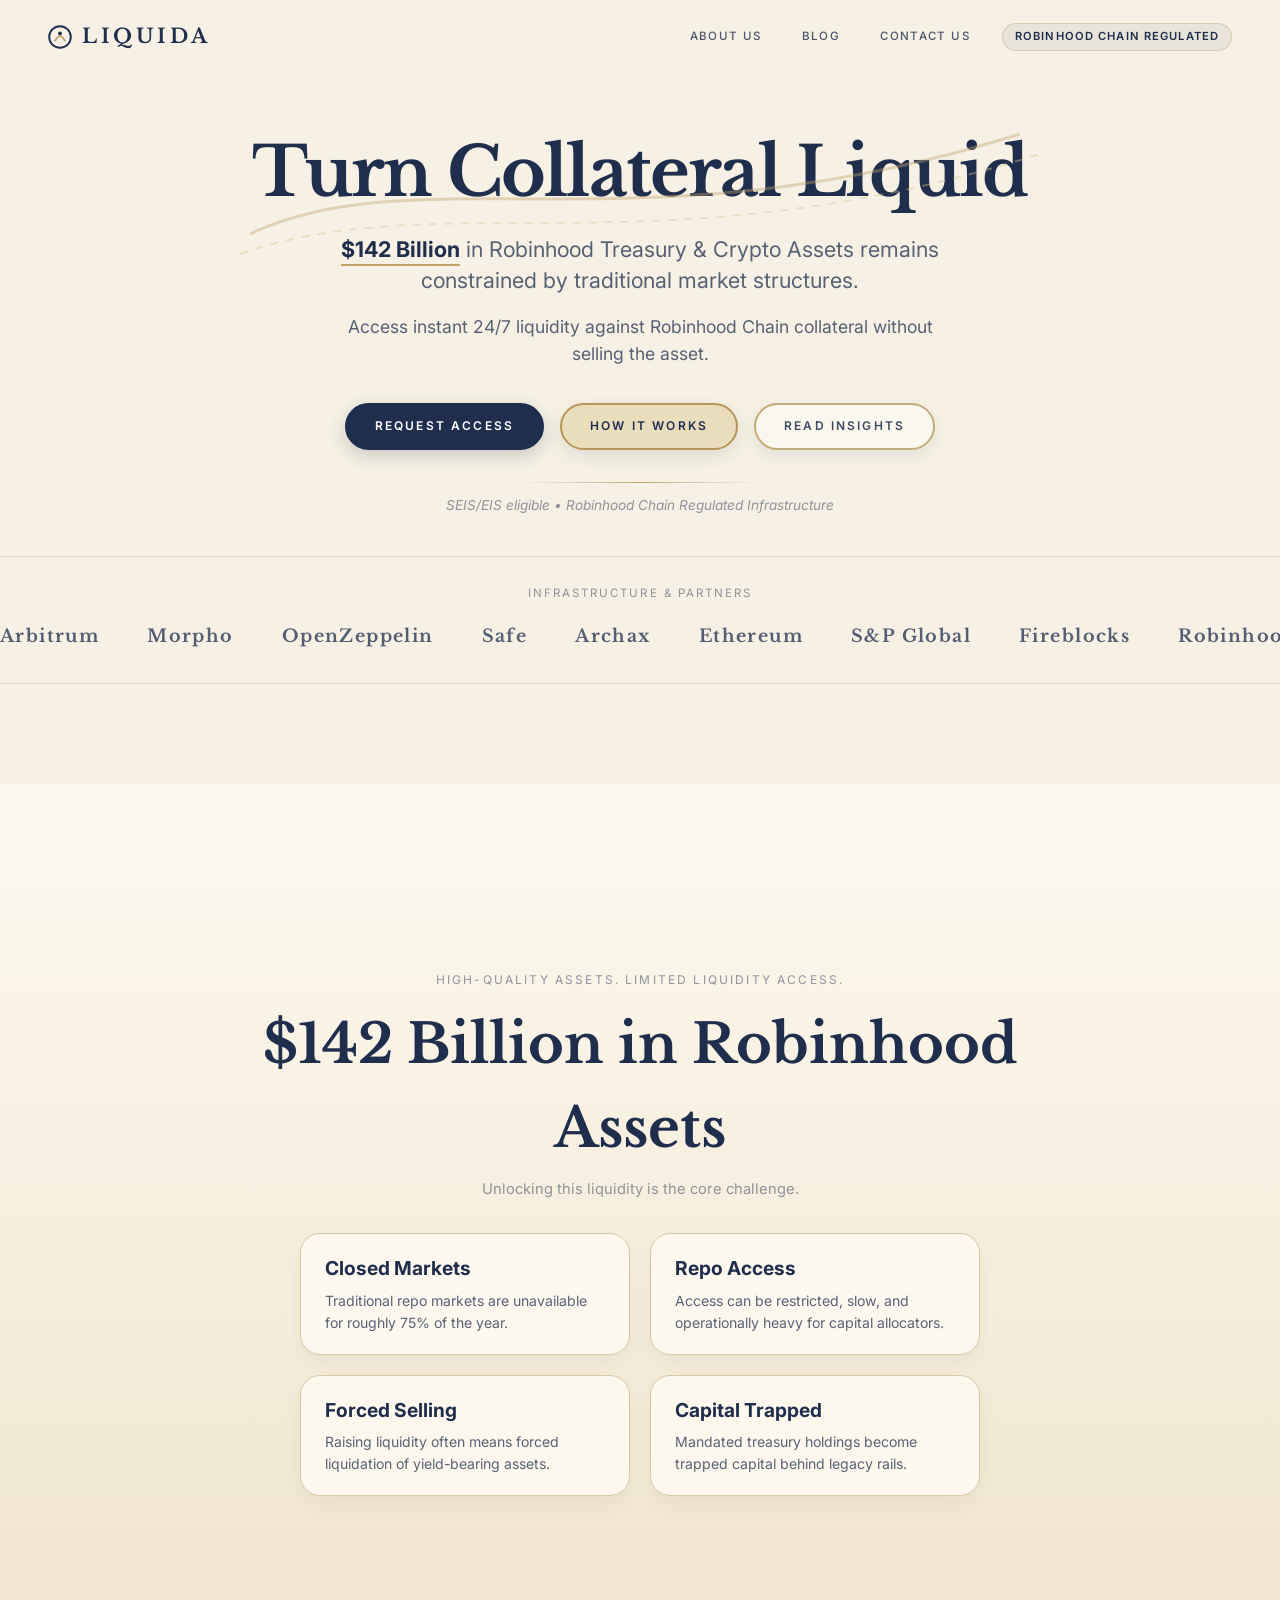
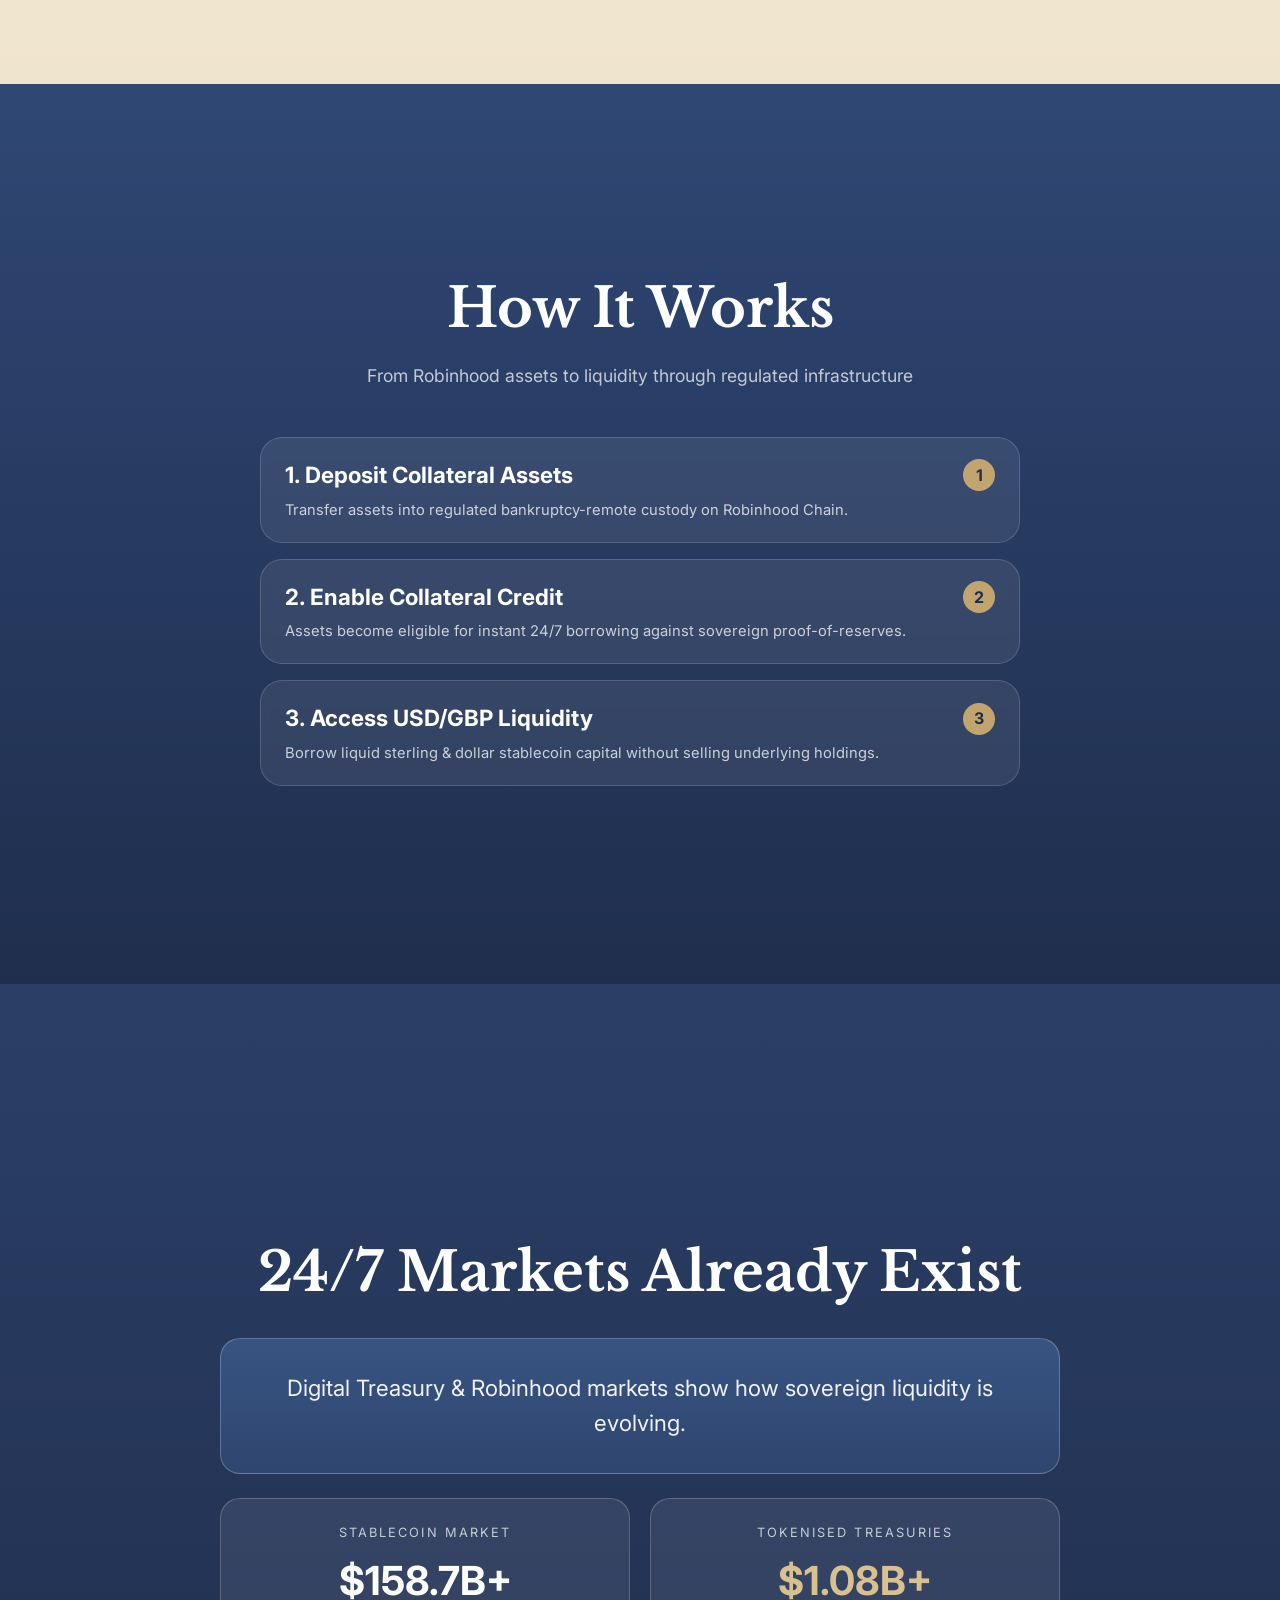
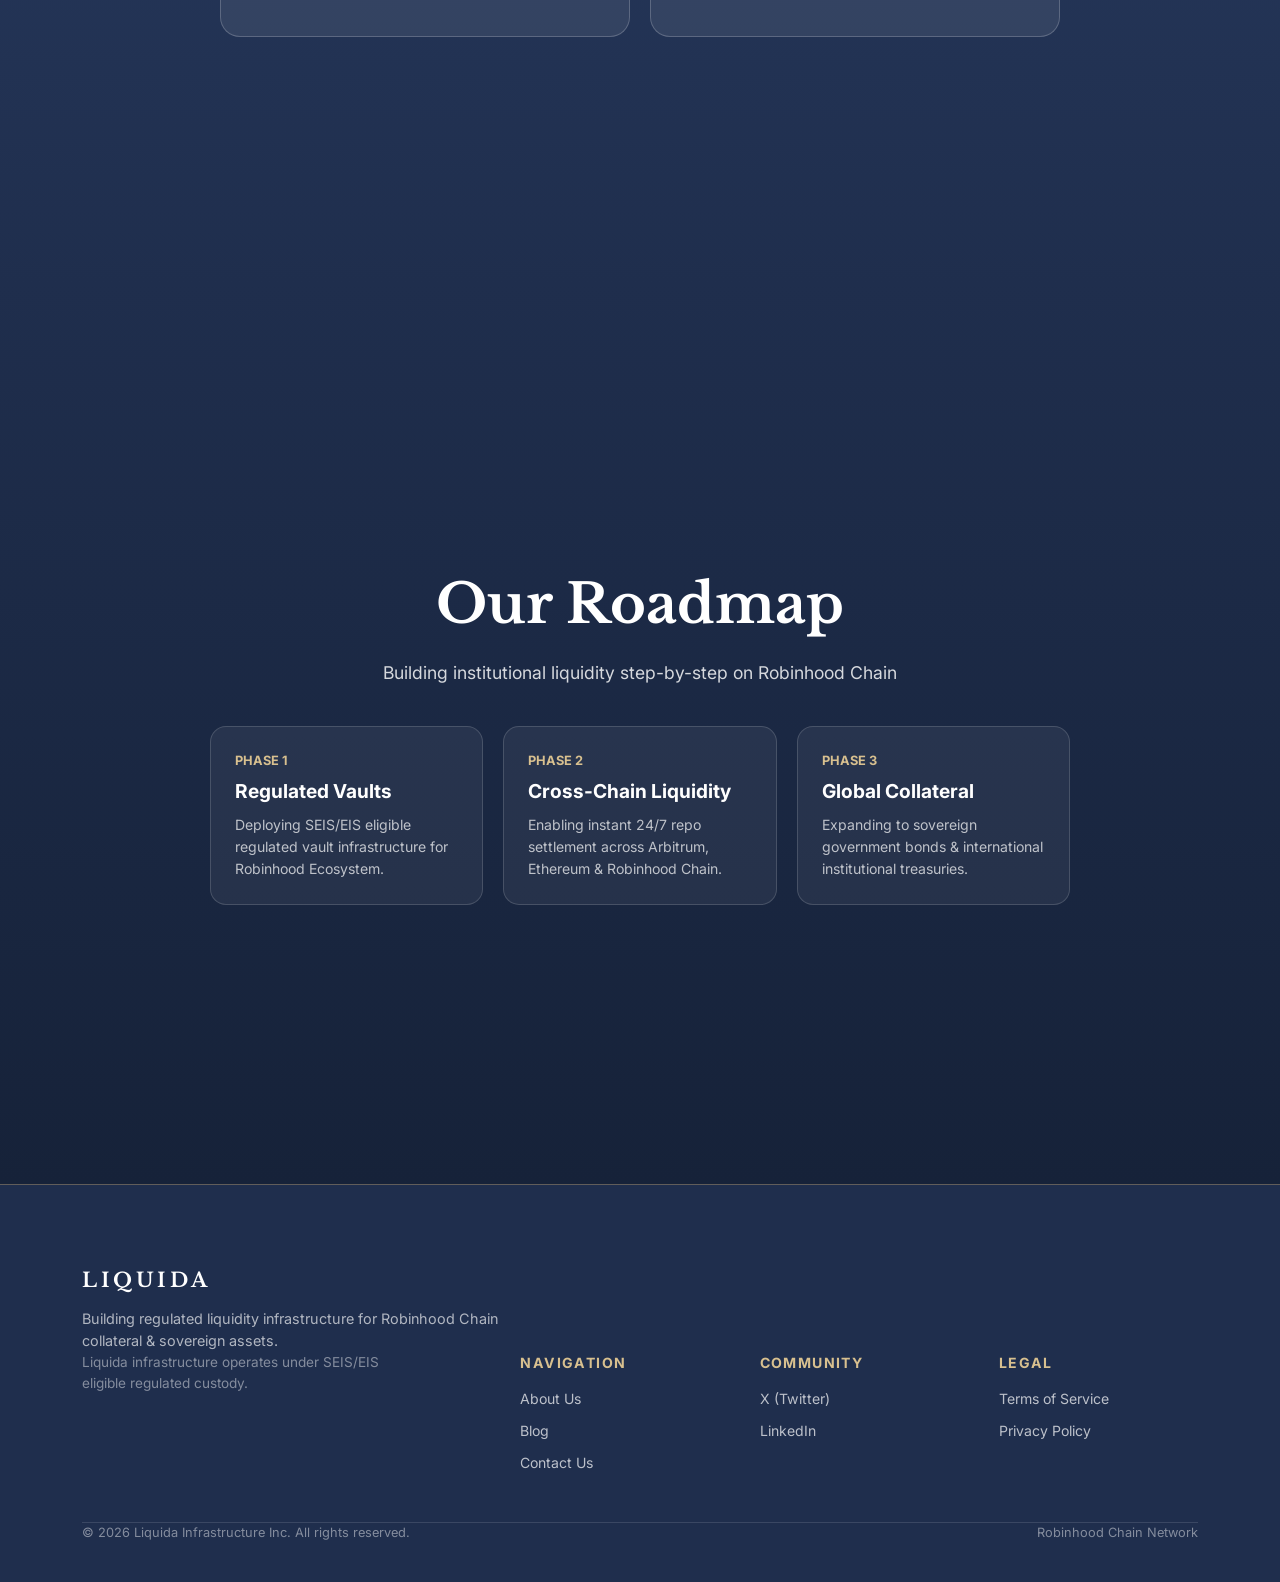
==== index.html @ 7433a378 "Initial commit of Liquida (liquida.uk replica for Robinhood Ecosystem) — Regulated Liquidity Infrast" ====
<!DOCTYPE html>
<html lang="en">
<head>
  <meta charset="utf-8" />
  <meta name="viewport" content="width=device-width, initial-scale=1" />
  <title>Liquida | Robinhood Chain Liquidity Infrastructure</title>
  <meta name="description" content="Liquida is building regulated liquidity infrastructure for Robinhood Chain collateral, enabling institutions to access sterling & dollar liquidity." />
  <meta name="theme-color" content="#f6f1e4" />
  <link rel="stylesheet" href="styles.css" />
  <link rel="icon" type="image/svg+xml" href="favicon.svg" />
  <meta property="og:title" content="Liquida | Robinhood Chain Liquidity Infrastructure" />
  <meta property="og:description" content="Access liquidity against Robinhood collateral without selling the asset." />
</head>
<body>

  <!-- Top Navigation Bar -->
  <header class="navbar-liquida">
    <a href="index.html" class="brand-logo-liquida">
      <svg width="24" height="24" viewBox="0 0 100 100" fill="none" xmlns="http://www.w3.org/2000/svg">
        <circle cx="50" cy="50" r="45" stroke="#1f2e4d" stroke-width="8"/>
        <path d="M30 65 C45 40 55 40 70 65" stroke="#c2a46f" stroke-width="8" stroke-linecap="round"/>
        <circle cx="50" cy="35" r="8" fill="#1f2e4d"/>
      </svg>
      Liquida
    </a>

    <div style="display: flex; align-items: center; gap: 16px;">
      <nav class="nav-links-liquida">
        <a href="about-us.html" class="nav-link-liquida">About Us</a>
        <a href="blog.html" class="nav-link-liquida">Blog</a>
        <a href="contact-us.html" class="nav-link-liquida">Contact Us</a>
      </nav>
      <div style="background: rgba(31,46,77,0.06); border: 1px solid var(--stroke-gold); padding: 4px 12px; border-radius: 9999px; font-size: 0.7rem; font-weight: 600; text-transform: uppercase; letter-spacing: 0.1em; color: var(--navy-primary);">
        Robinhood Chain Regulated
      </div>
    </div>
  </header>

  <!-- HERO SECTION -->
  <section class="hero-liquida">
    <div class="wrap-container" style="position: relative; z-index: 10;">
      <!-- GOLDEN WAVE CURVES SVG BACKGROUND -->
      <svg width="100%" height="180" viewBox="0 0 800 180" fill="none" style="position: absolute; top: -40px; left: 0; pointer-events: none; opacity: 0.4;">
        <path d="M10 140 C180 60 400 160 780 40" stroke="#c2a46f" stroke-width="3" />
        <path d="M0 160 C200 90 420 180 800 60" stroke="#d8c08f" stroke-width="2" stroke-dasharray="8 8" />
      </svg>

      <h1 class="hero-h1-liquida">Turn Collateral Liquid</h1>

      <p style="margin: 24px auto 0; max-width: 680px; font-size: 1.35rem; color: var(--text-muted); line-height: 1.45;">
        <span style="border-bottom: 2px solid var(--gold-primary); font-weight: 700; color: var(--navy-primary); padding-bottom: 2px;">$142 Billion</span> in Robinhood Treasury & Crypto Assets remains constrained by traditional market structures.
      </p>

      <p style="margin: 16px auto 0; max-width: 640px; font-size: 1.1rem; color: var(--text-muted);">
        Access instant 24/7 liquidity against Robinhood Chain collateral without selling the asset.
      </p>

      <div style="margin-top: 36px; display: flex; justify-content: center; gap: 16px; flex-wrap: wrap;">
        <a href="contact-us.html" class="btn-liquida-navy">Request Access</a>
        <a href="#how-it-works" class="btn-liquida-gold">How It Works</a>
        <a href="blog.html" class="btn-liquida-cream">Read Insights</a>
      </div>

      <div style="margin-top: 32px;">
        <div style="height: 1px; width: 240px; margin: 0 auto; background: linear-gradient(90deg, transparent, #c2a46f, transparent);"></div>
        <p style="font-size: 0.85rem; font-style: italic; color: var(--text-subtle); margin-top: 12px;">SEIS/EIS eligible • Robinhood Chain Regulated Infrastructure</p>
      </div>
    </div>

    <!-- PARTNERS MARQUEE -->
    <div class="partners-marquee-wrap">
      <p style="font-size: 0.72rem; text-transform: uppercase; letter-spacing: 0.18em; color: var(--text-subtle); margin-bottom: 16px;">Infrastructure & Partners</p>
      <div class="partners-marquee-track">
        <div class="partner-item-box">Arbitrum</div>
        <div class="partner-item-box">Morpho</div>
        <div class="partner-item-box">OpenZeppelin</div>
        <div class="partner-item-box">Safe</div>
        <div class="partner-item-box">Archax</div>
        <div class="partner-item-box">Ethereum</div>
        <div class="partner-item-box">S&P Global</div>
        <div class="partner-item-box">Fireblocks</div>
        <div class="partner-item-box">Robinhood Chain</div>

        <!-- Duplicated for smooth loop -->
        <div class="partner-item-box">Arbitrum</div>
        <div class="partner-item-box">Morpho</div>
        <div class="partner-item-box">OpenZeppelin</div>
        <div class="partner-item-box">Safe</div>
        <div class="partner-item-box">Archax</div>
        <div class="partner-item-box">Ethereum</div>
        <div class="partner-item-box">S&P Global</div>
        <div class="partner-item-box">Fireblocks</div>
        <div class="partner-item-box">Robinhood Chain</div>
      </div>
    </div>
  </section>

  <!-- STICKY SLIDE 1: HIGH-QUALITY ASSETS -->
  <section class="slide-section-cream" data-slide>
    <div style="max-width: 900px; text-align: center;">
      <p style="font-size: 0.75rem; text-transform: uppercase; letter-spacing: 0.18em; color: var(--text-subtle); margin-bottom: 12px;">HIGH-QUALITY ASSETS. LIMITED LIQUIDITY ACCESS.</p>
      <h2 style="font-family: var(--font-serif); font-size: 3.4rem; font-weight: 700;">$142 Billion in Robinhood Assets</h2>
      <p style="font-size: 0.92rem; color: var(--text-subtle); margin-top: 8px;">Unlocking this liquidity is the core challenge.</p>

      <div class="slide-grid-2">
        <div class="slide-card-cream">
          <p style="font-size: 1.2rem; font-weight: 700;">Closed Markets</p>
          <p style="font-size: 0.88rem; color: var(--text-muted); margin-top: 6px;">Traditional repo markets are unavailable for roughly 75% of the year.</p>
        </div>

        <div class="slide-card-cream">
          <p style="font-size: 1.2rem; font-weight: 700;">Repo Access</p>
          <p style="font-size: 0.88rem; color: var(--text-muted); margin-top: 6px;">Access can be restricted, slow, and operationally heavy for capital allocators.</p>
        </div>

        <div class="slide-card-cream">
          <p style="font-size: 1.2rem; font-weight: 700;">Forced Selling</p>
          <p style="font-size: 0.88rem; color: var(--text-muted); margin-top: 6px;">Raising liquidity often means forced liquidation of yield-bearing assets.</p>
        </div>

        <div class="slide-card-cream">
          <p style="font-size: 1.2rem; font-weight: 700;">Capital Trapped</p>
          <p style="font-size: 0.88rem; color: var(--text-muted); margin-top: 6px;">Mandated treasury holdings become trapped capital behind legacy rails.</p>
        </div>
      </div>
    </div>
  </section>

  <!-- STICKY SLIDE 2: HOW IT WORKS -->
  <section class="slide-section-navy" id="how-it-works" data-slide>
    <div style="max-width: 760px; text-align: center; width: 100%;">
      <h2 style="font-family: var(--font-serif); font-size: 3.4rem; font-weight: 700;">How It Works</h2>
      <p style="font-size: 1.1rem; color: rgba(255,255,255,0.72); margin-top: 12px;">From Robinhood assets to liquidity through regulated infrastructure</p>

      <div style="margin-top: 48px;">
        <div class="slide-step-row">
          <div style="display: flex; justify-content: space-between; align-items: center;">
            <p style="font-size: 1.4rem; font-weight: 700;">1. Deposit Collateral Assets</p>
            <span style="background: var(--gold-primary); color: var(--navy-primary); font-weight: 700; border-radius: 50%; width: 32px; height: 32px; display: flex; align-items: center; justify-content: center;">1</span>
          </div>
          <p style="font-size: 0.92rem; color: rgba(255,255,255,0.75); margin-top: 6px;">Transfer assets into regulated bankruptcy-remote custody on Robinhood Chain.</p>
        </div>

        <div class="slide-step-row">
          <div style="display: flex; justify-content: space-between; align-items: center;">
            <p style="font-size: 1.4rem; font-weight: 700;">2. Enable Collateral Credit</p>
            <span style="background: var(--gold-primary); color: var(--navy-primary); font-weight: 700; border-radius: 50%; width: 32px; height: 32px; display: flex; align-items: center; justify-content: center;">2</span>
          </div>
          <p style="font-size: 0.92rem; color: rgba(255,255,255,0.75); margin-top: 6px;">Assets become eligible for instant 24/7 borrowing against sovereign proof-of-reserves.</p>
        </div>

        <div class="slide-step-row">
          <div style="display: flex; justify-content: space-between; align-items: center;">
            <p style="font-size: 1.4rem; font-weight: 700;">3. Access USD/GBP Liquidity</p>
            <span style="background: var(--gold-primary); color: var(--navy-primary); font-weight: 700; border-radius: 50%; width: 32px; height: 32px; display: flex; align-items: center; justify-content: center;">3</span>
          </div>
          <p style="font-size: 0.92rem; color: rgba(255,255,255,0.75); margin-top: 6px;">Borrow liquid sterling & dollar stablecoin capital without selling underlying holdings.</p>
        </div>
      </div>
    </div>
  </section>

  <!-- STICKY SLIDE 3: 24/7 MARKETS ALREADY EXIST -->
  <section class="slide-section-navy-dark" data-slide>
    <div style="max-width: 840px; text-align: center;">
      <h2 style="font-family: var(--font-serif); font-size: 3.4rem; font-weight: 700;">24/7 Markets Already Exist</h2>
      
      <div style="background: linear-gradient(180deg, #395482 0%, #2e456f 100%); border: 1px solid rgba(255,255,255,0.24); border-radius: 20px; padding: 32px; margin-top: 24px;">
        <p style="font-size: 1.4rem; color: rgba(255,255,255,0.92);">Digital Treasury & Robinhood markets show how sovereign liquidity is evolving.</p>
      </div>

      <div style="display: grid; grid-template-columns: 1fr 1fr; gap: 20px; margin-top: 24px;">
        <div style="background: rgba(255,255,255,0.08); border: 1px solid rgba(255,255,255,0.2); border-radius: 20px; padding: 24px;">
          <p style="font-size: 0.8rem; text-transform: uppercase; letter-spacing: 0.16em; color: rgba(255,255,255,0.72);">Stablecoin Market</p>
          <p style="font-size: 2.5rem; font-weight: 700; margin-top: 8px;">$158.7B+</p>
        </div>

        <div style="background: rgba(255,255,255,0.08); border: 1px solid rgba(255,255,255,0.2); border-radius: 20px; padding: 24px;">
          <p style="font-size: 0.8rem; text-transform: uppercase; letter-spacing: 0.16em; color: rgba(255,255,255,0.72);">Tokenised Treasuries</p>
          <p style="font-size: 2.5rem; font-weight: 700; margin-top: 8px; color: var(--gold-light);">$1.08B+</p>
        </div>
      </div>
    </div>
  </section>

  <!-- STICKY SLIDE 4: ROADMAP -->
  <section class="slide-section-roadmap" data-slide>
    <div style="max-width: 860px; text-align: center;">
      <h2 style="font-family: var(--font-serif); font-size: 3.4rem; font-weight: 700;">Our Roadmap</h2>
      <p style="font-size: 1.1rem; color: rgba(255,255,255,0.82); margin-top: 12px;">Building institutional liquidity step-by-step on Robinhood Chain</p>

      <div style="display: grid; grid-template-columns: repeat(3, 1fr); gap: 20px; margin-top: 40px; text-align: left;">
        <div style="background: rgba(255,255,255,0.06); border: 1px solid rgba(255,255,255,0.15); border-radius: 16px; padding: 24px;">
          <div style="font-size: 0.8rem; color: var(--gold-light); font-weight: 700;">PHASE 1</div>
          <p style="font-size: 1.2rem; font-weight: 700; margin-top: 6px;">Regulated Vaults</p>
          <p style="font-size: 0.88rem; color: rgba(255,255,255,0.7); margin-top: 8px;">Deploying SEIS/EIS eligible regulated vault infrastructure for Robinhood Ecosystem.</p>
        </div>

        <div style="background: rgba(255,255,255,0.06); border: 1px solid rgba(255,255,255,0.15); border-radius: 16px; padding: 24px;">
          <div style="font-size: 0.8rem; color: var(--gold-light); font-weight: 700;">PHASE 2</div>
          <p style="font-size: 1.2rem; font-weight: 700; margin-top: 6px;">Cross-Chain Liquidity</p>
          <p style="font-size: 0.88rem; color: rgba(255,255,255,0.7); margin-top: 8px;">Enabling instant 24/7 repo settlement across Arbitrum, Ethereum & Robinhood Chain.</p>
        </div>

        <div style="background: rgba(255,255,255,0.06); border: 1px solid rgba(255,255,255,0.15); border-radius: 16px; padding: 24px;">
          <div style="font-size: 0.8rem; color: var(--gold-light); font-weight: 700;">PHASE 3</div>
          <p style="font-size: 1.2rem; font-weight: 700; margin-top: 6px;">Global Collateral</p>
          <p style="font-size: 0.88rem; color: rgba(255,255,255,0.7); margin-top: 8px;">Expanding to sovereign government bonds & international institutional treasuries.</p>
        </div>
      </div>
    </div>
  </section>

  <!-- FOOTER -->
  <footer class="footer-liquida">
    <div class="wrap-container">
      <div class="brand-logo-liquida" style="color: #fff; margin-bottom: 12px;">
        Liquida
      </div>
      <p style="color: rgba(255,255,255,0.65); max-width: 420px; font-size: 0.9rem;">
        Building regulated liquidity infrastructure for Robinhood Chain collateral & sovereign assets.
      </p>

      <div class="footer-nav-grid">
        <div>
          <p style="font-size: 0.85rem; color: rgba(255,255,255,0.45); max-width: 300px;">
            Liquida infrastructure operates under SEIS/EIS eligible regulated custody.
          </p>
        </div>

        <div>
          <h4 style="font-size: 0.88rem; font-weight: 700; margin-bottom: 14px; text-transform: uppercase; letter-spacing: 0.1em; color: var(--gold-light);">Navigation</h4>
          <div style="display: flex; flex-direction: column; gap: 10px; font-size: 0.88rem; color: rgba(255,255,255,0.7);">
            <a href="about-us.html">About Us</a>
            <a href="blog.html">Blog</a>
            <a href="contact-us.html">Contact Us</a>
          </div>
        </div>

        <div>
          <h4 style="font-size: 0.88rem; font-weight: 700; margin-bottom: 14px; text-transform: uppercase; letter-spacing: 0.1em; color: var(--gold-light);">Community</h4>
          <div style="display: flex; flex-direction: column; gap: 10px; font-size: 0.88rem; color: rgba(255,255,255,0.7);">
            <a href="https://x.com" target="_blank">X (Twitter)</a>
            <a href="https://linkedin.com" target="_blank">LinkedIn</a>
          </div>
        </div>

        <div>
          <h4 style="font-size: 0.88rem; font-weight: 700; margin-bottom: 14px; text-transform: uppercase; letter-spacing: 0.1em; color: var(--gold-light);">Legal</h4>
          <div style="display: flex; flex-direction: column; gap: 10px; font-size: 0.88rem; color: rgba(255,255,255,0.7);">
            <a href="#">Terms of Service</a>
            <a href="#">Privacy Policy</a>
          </div>
        </div>
      </div>

      <div style="pt: 24px; border-top: 1px solid rgba(255,255,255,0.12); display: flex; justify-content: space-between; font-size: 0.8rem; color: rgba(255,255,255,0.45);">
        <span>&copy; 2026 Liquida Infrastructure Inc. All rights reserved.</span>
        <span>Robinhood Chain Network</span>
      </div>
    </div>
  </footer>

  <script src="app.js"></script>
</body>
</html>
---- styles.css ----
/* ==========================================================================
   LIQUIDA - REGULATED LIQUIDITY INFRASTRUCTURE FOR ROBINHOOD CHAIN (EXACT REPLICA)
   Design System: Surface Shell (#f6f1e4), Deep Navy (#1f2e4d), Warm Gold (#c2a46f / #d8c08f),
                  Libre Baskerville + Inter Typography, Golden Liquidity Waves
   ========================================================================== */

@import url('https://fonts.googleapis.com/css2?family=Inter:wght@300;400;500;600;700&family=Libre+Baskerville:ital,wght@0,400;0,700;1,400&display=swap');

:root {
  --bg-shell: #f6f1e4;
  --bg-cream-light: #faf7ee;
  --bg-sand: #f3eddc;

  --navy-primary: #1f2e4d;
  --navy-dark: #162239;
  --navy-accent: #2b3f66;

  --gold-primary: #c2a46f;
  --gold-light: #d8c08f;
  --gold-warm: #e9ddbc;
  --gold-border: #b8955b;

  --stroke: rgba(31, 46, 77, 0.12);
  --stroke-gold: rgba(194, 164, 111, 0.4);

  --text-navy: #1f2e4d;
  --text-muted: rgba(31, 46, 77, 0.74);
  --text-subtle: rgba(31, 46, 77, 0.48);

  --font-serif: 'Libre Baskerville', Georgia, serif;
  --font-sans: 'Inter', system-ui, sans-serif;
}

*, *::before, *::after {
  box-sizing: border-box;
  margin: 0;
  padding: 0;
}

html {
  scroll-behavior: smooth;
  font-size: 16px;
  background-color: var(--bg-shell);
  color: var(--text-navy);
  font-family: var(--font-sans);
  -webkit-font-smoothing: antialiased;
}

body {
  min-height: 100vh;
  position: relative;
  overflow-x: hidden;
  line-height: 1.55;
  background: var(--bg-shell);
}

a {
  color: inherit;
  text-decoration: none;
}

button {
  font-family: inherit;
  cursor: pointer;
}

/* Layout Wrappers */
.wrap-container {
  max-width: 1180px;
  margin: 0 auto;
  padding: 0 32px;
}

/* Top Navbar */
.navbar-liquida {
  display: flex;
  align-items: center;
  justify-content: space-between;
  padding: 20px 48px;
  background: transparent;
  position: relative;
  z-index: 100;
}

.brand-logo-liquida {
  display: inline-flex;
  align-items: center;
  gap: 10px;
  font-family: var(--font-serif);
  font-size: 1.25rem;
  font-weight: 700;
  letter-spacing: 0.18em;
  text-transform: uppercase;
  color: var(--navy-primary);
}

.nav-links-liquida {
  display: flex;
  align-items: center;
  gap: 8px;
}

.nav-link-liquida {
  padding: 8px 16px;
  border-radius: 9999px;
  font-size: 0.72rem;
  font-weight: 500;
  text-transform: uppercase;
  letter-spacing: 0.12em;
  color: rgba(31, 46, 77, 0.8);
  transition: all 0.2s ease;
}

.nav-link-liquida:hover, .nav-link-liquida.active {
  background: var(--bg-sand);
  color: var(--navy-primary);
}

/* CTA Buttons */
.btn-liquida-navy {
  background: var(--navy-primary);
  color: #ffffff;
  padding: 12px 28px;
  border-radius: 9999px;
  border: 2px solid var(--navy-primary);
  font-size: 0.75rem;
  font-weight: 600;
  text-transform: uppercase;
  letter-spacing: 0.18em;
  box-shadow: 0 6px 18px rgba(31, 46, 77, 0.2);
  transition: all 0.2s ease;
  display: inline-flex;
  align-items: center;
  justify-content: center;
}

.btn-liquida-navy:hover {
  transform: translateY(-1px);
  box-shadow: 0 10px 20px rgba(31, 46, 77, 0.26);
}

.btn-liquida-gold {
  background: var(--gold-warm);
  color: var(--navy-primary);
  padding: 12px 28px;
  border-radius: 9999px;
  border: 2px solid var(--gold-border);
  font-size: 0.75rem;
  font-weight: 600;
  text-transform: uppercase;
  letter-spacing: 0.18em;
  box-shadow: 0 6px 18px rgba(38, 44, 58, 0.1);
  transition: all 0.2s ease;
  display: inline-flex;
  align-items: center;
  justify-content: center;
}

.btn-liquida-gold:hover {
  background: #dfcea3;
  transform: translateY(-1px);
}

.btn-liquida-cream {
  background: var(--bg-cream-light);
  color: rgba(31, 46, 77, 0.85);
  padding: 12px 28px;
  border-radius: 9999px;
  border: 2px solid #c4ab7a;
  font-size: 0.75rem;
  font-weight: 600;
  text-transform: uppercase;
  letter-spacing: 0.18em;
  box-shadow: 0 6px 18px rgba(38, 44, 58, 0.08);
  transition: all 0.2s ease;
  display: inline-flex;
  align-items: center;
  justify-content: center;
}

.btn-liquida-cream:hover {
  background: #f6efde;
  transform: translateY(-1px);
}

/* Hero Section */
.hero-liquida {
  padding: 60px 0 100px;
  text-align: center;
  position: relative;
}

h1.hero-h1-liquida {
  font-family: var(--font-serif);
  font-size: clamp(40px, 5.5vw, 68px);
  line-height: 1.12;
  letter-spacing: -0.026em;
  color: var(--navy-primary);
  max-width: 980px;
  margin: 0 auto;
}

/* Partners Marquee */
.partners-marquee-wrap {
  width: 100%;
  overflow: hidden;
  border-top: 1px solid #dfd4bc;
  border-bottom: 1px solid #dfd4bc;
  padding: 28px 0;
  margin-top: 40px;
  position: relative;
}

.partners-marquee-track {
  display: flex;
  align-items: center;
  gap: 48px;
  width: max-content;
  animation: marqueeScroll 25s linear infinite;
}

@keyframes marqueeScroll {
  0% { transform: translateX(0); }
  100% { transform: translateX(-50%); }
}

.partner-item-box {
  display: flex;
  align-items: center;
  justify-content: center;
  height: 36px;
  opacity: 0.75;
  font-family: var(--font-serif);
  font-weight: 700;
  font-size: 1.1rem;
  color: var(--navy-primary);
  letter-spacing: 0.08em;
}

/* Sticky Presentation Slides */
.slide-section-cream {
  min-height: 100vh;
  background: linear-gradient(180deg, #fdf9f0 0%, #efe4cb 100%);
  display: flex;
  flex-direction: column;
  align-items: center;
  justify-content: center;
  padding: 80px 24px;
  position: sticky;
  top: 0;
  z-index: 10;
}

.slide-section-navy {
  min-height: 100vh;
  background: linear-gradient(180deg, #2f4774 0%, #1f2e4d 100%);
  color: #ffffff;
  display: flex;
  flex-direction: column;
  align-items: center;
  justify-content: center;
  padding: 80px 24px;
  position: sticky;
  top: 0;
  z-index: 20;
}

.slide-section-navy-dark {
  min-height: 100vh;
  background: linear-gradient(180deg, #2b3f66 0%, #1f2e4d 100%);
  color: #ffffff;
  display: flex;
  flex-direction: column;
  align-items: center;
  justify-content: center;
  padding: 80px 24px;
  position: sticky;
  top: 0;
  z-index: 30;
}

.slide-section-roadmap {
  min-height: 100vh;
  background: linear-gradient(180deg, #1f2e4d 0%, #162239 100%);
  color: #ffffff;
  display: flex;
  flex-direction: column;
  align-items: center;
  justify-content: center;
  padding: 80px 24px;
  position: sticky;
  top: 0;
  z-index: 40;
}

/* Slide Cards */
.slide-grid-2 {
  display: grid;
  grid-template-columns: repeat(2, 1fr);
  gap: 20px;
  max-width: 680px;
  margin: 32px auto 0;
}

.slide-card-cream {
  background: rgba(255, 251, 242, 0.85);
  border: 1px solid #d7c7a2;
  border-radius: 20px;
  padding: 20px 24px;
  text-align: left;
  box-shadow: 0 8px 18px rgba(68, 52, 26, 0.05);
}

.slide-step-row {
  background: rgba(255, 255, 255, 0.08);
  border: 1px solid rgba(255, 255, 255, 0.16);
  border-radius: 22px;
  padding: 20px 24px;
  text-align: left;
  margin-bottom: 16px;
  backdrop-filter: blur(4px);
}

/* Footer Section */
footer.footer-liquida {
  background: var(--navy-primary);
  color: #ffffff;
  padding: 80px 0 40px;
  border-top: 1px solid var(--stroke-gold);
  position: relative;
  z-index: 50;
}

.footer-nav-grid {
  display: grid;
  grid-template-columns: 2fr repeat(3, 1fr);
  gap: 40px;
  margin-bottom: 48px;
}

/* Responsive */
@media (max-width: 768px) {
  .slide-grid-2 { grid-template-columns: 1fr; }
  .footer-nav-grid { grid-template-columns: 1fr; }
  .navbar-liquida { padding: 20px 24px; }
}
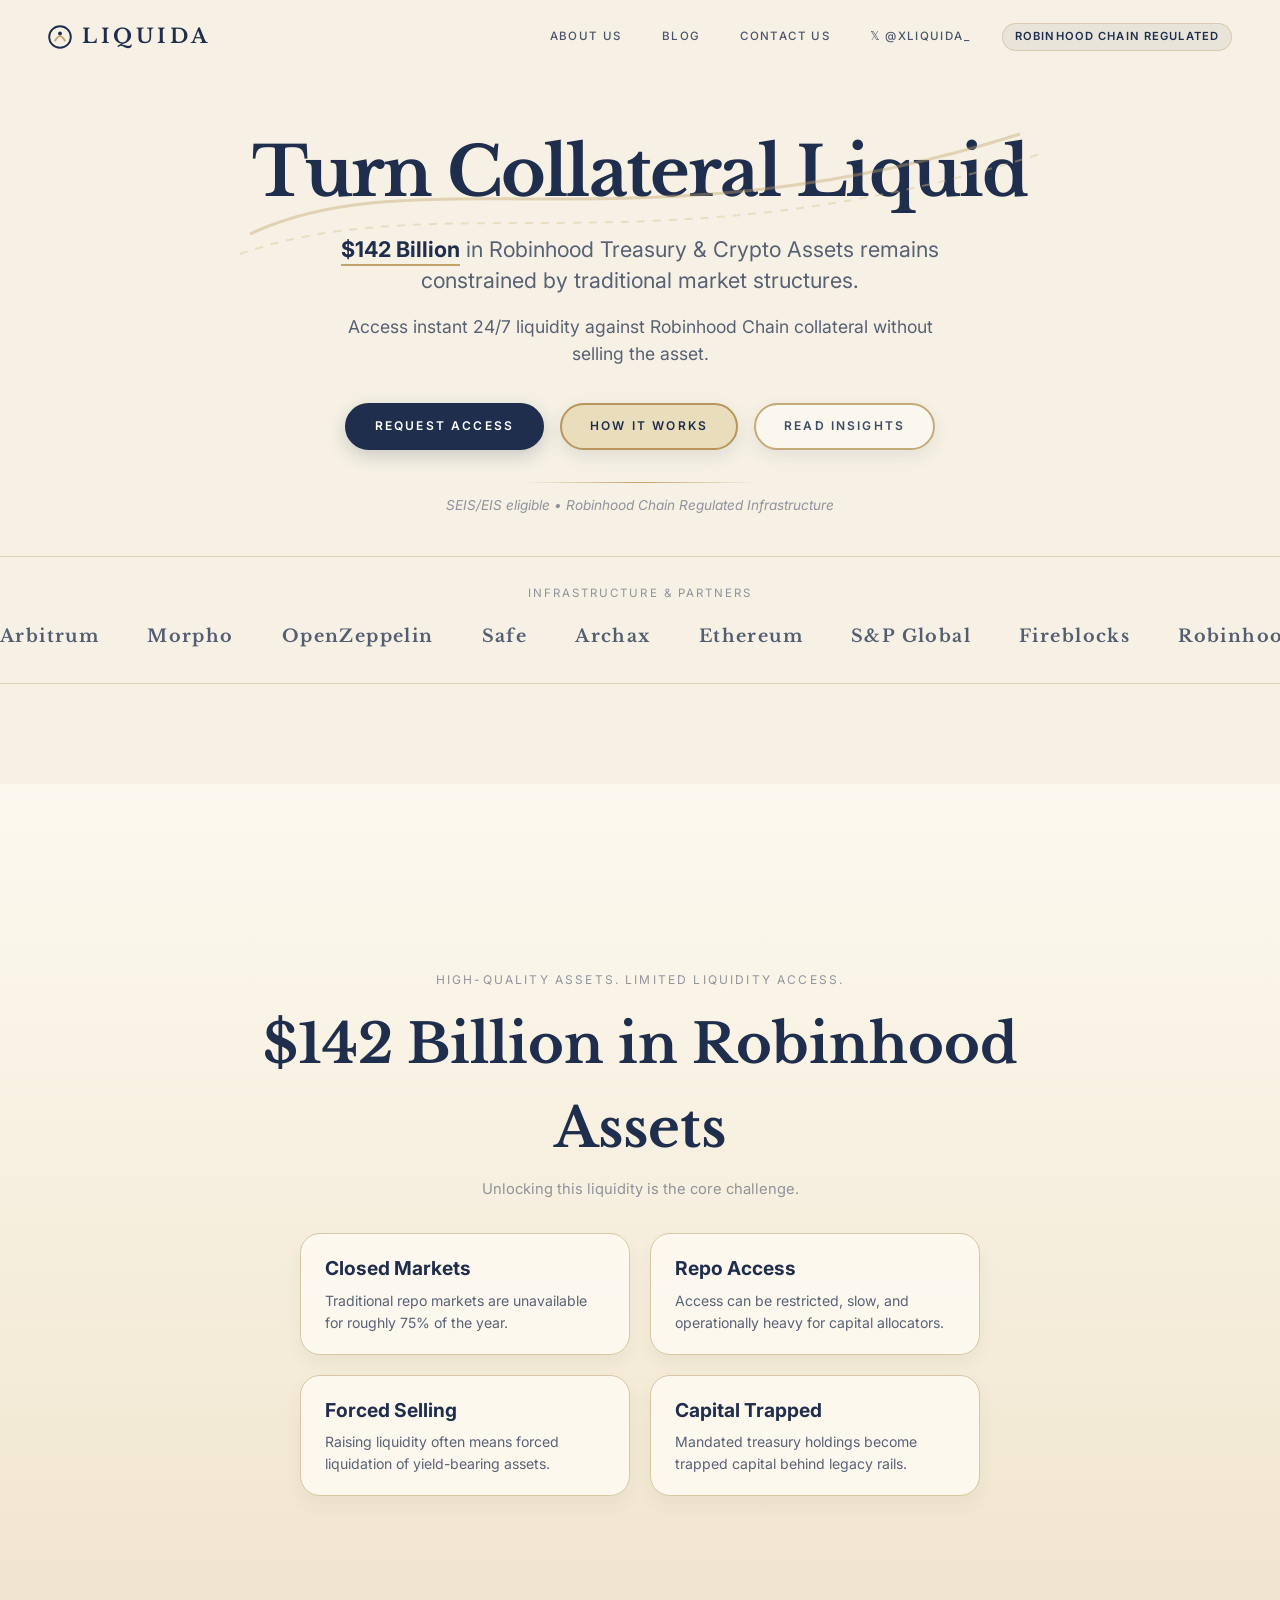
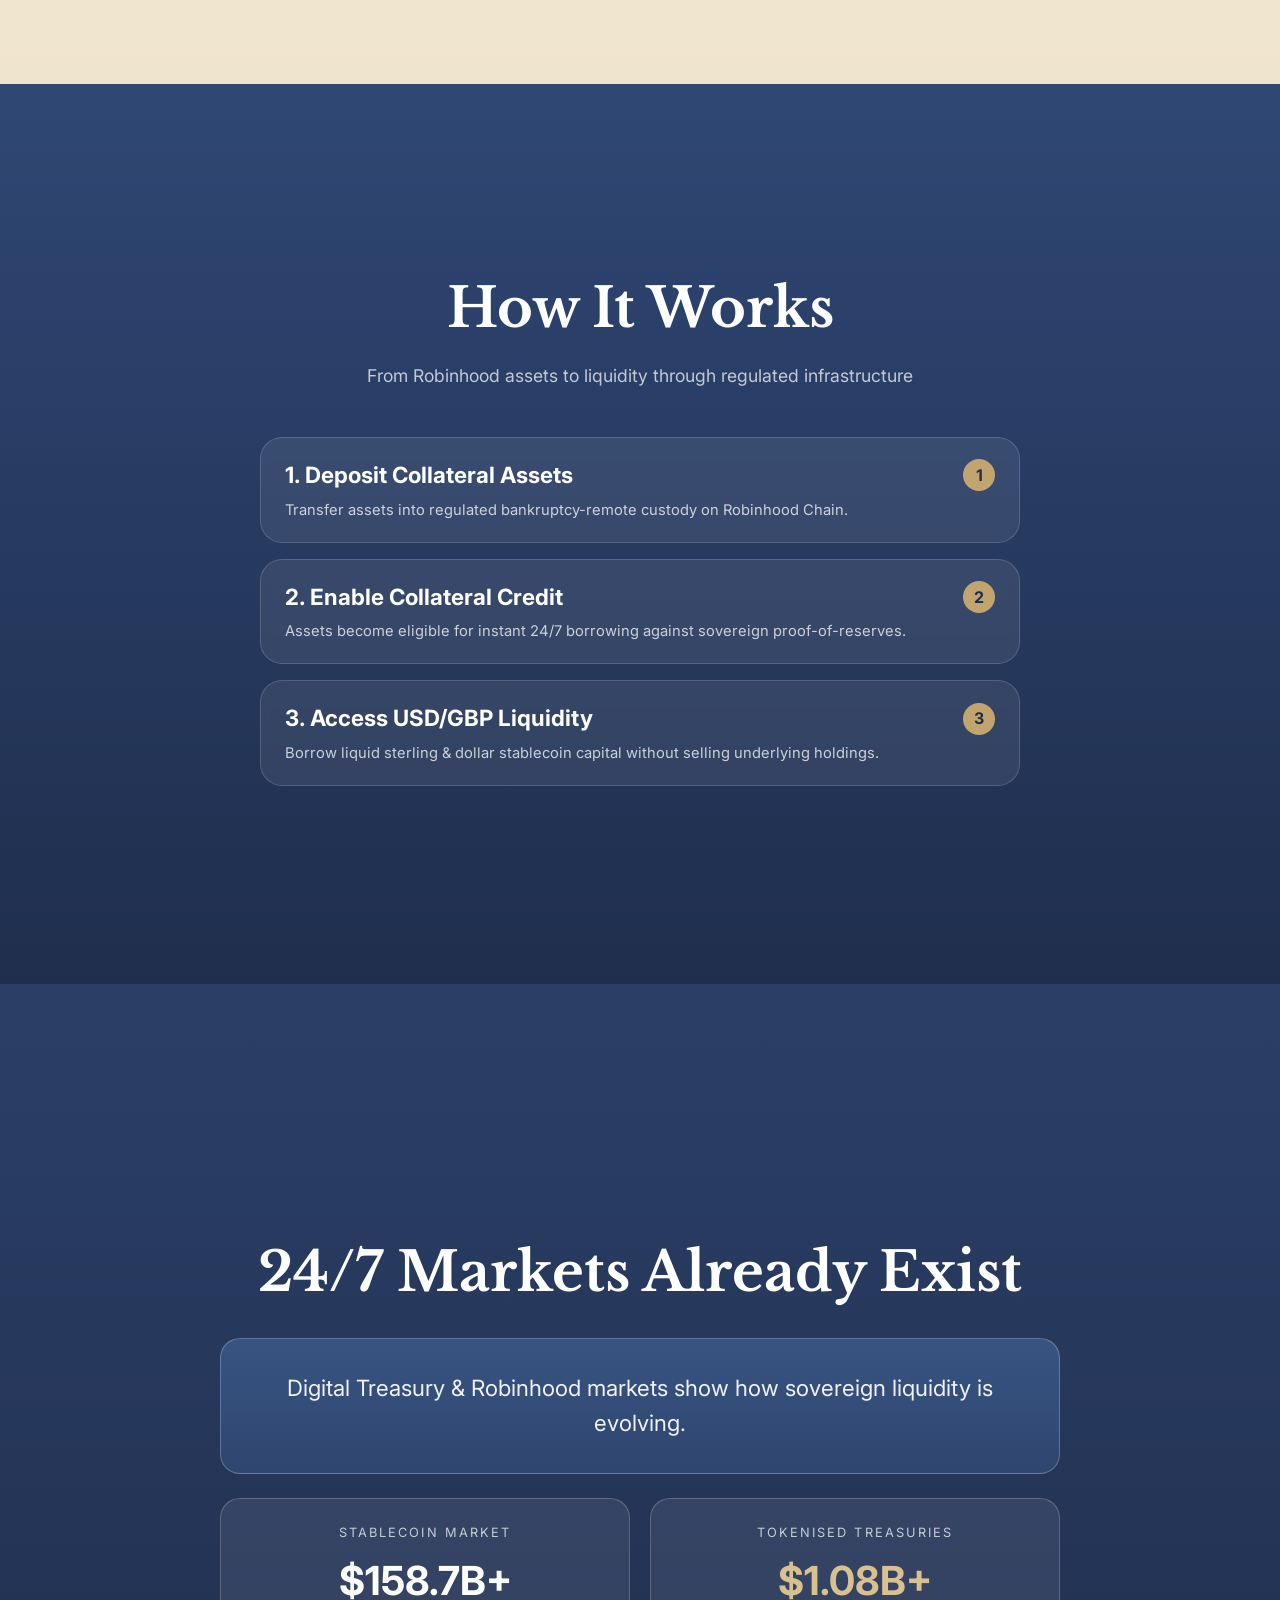
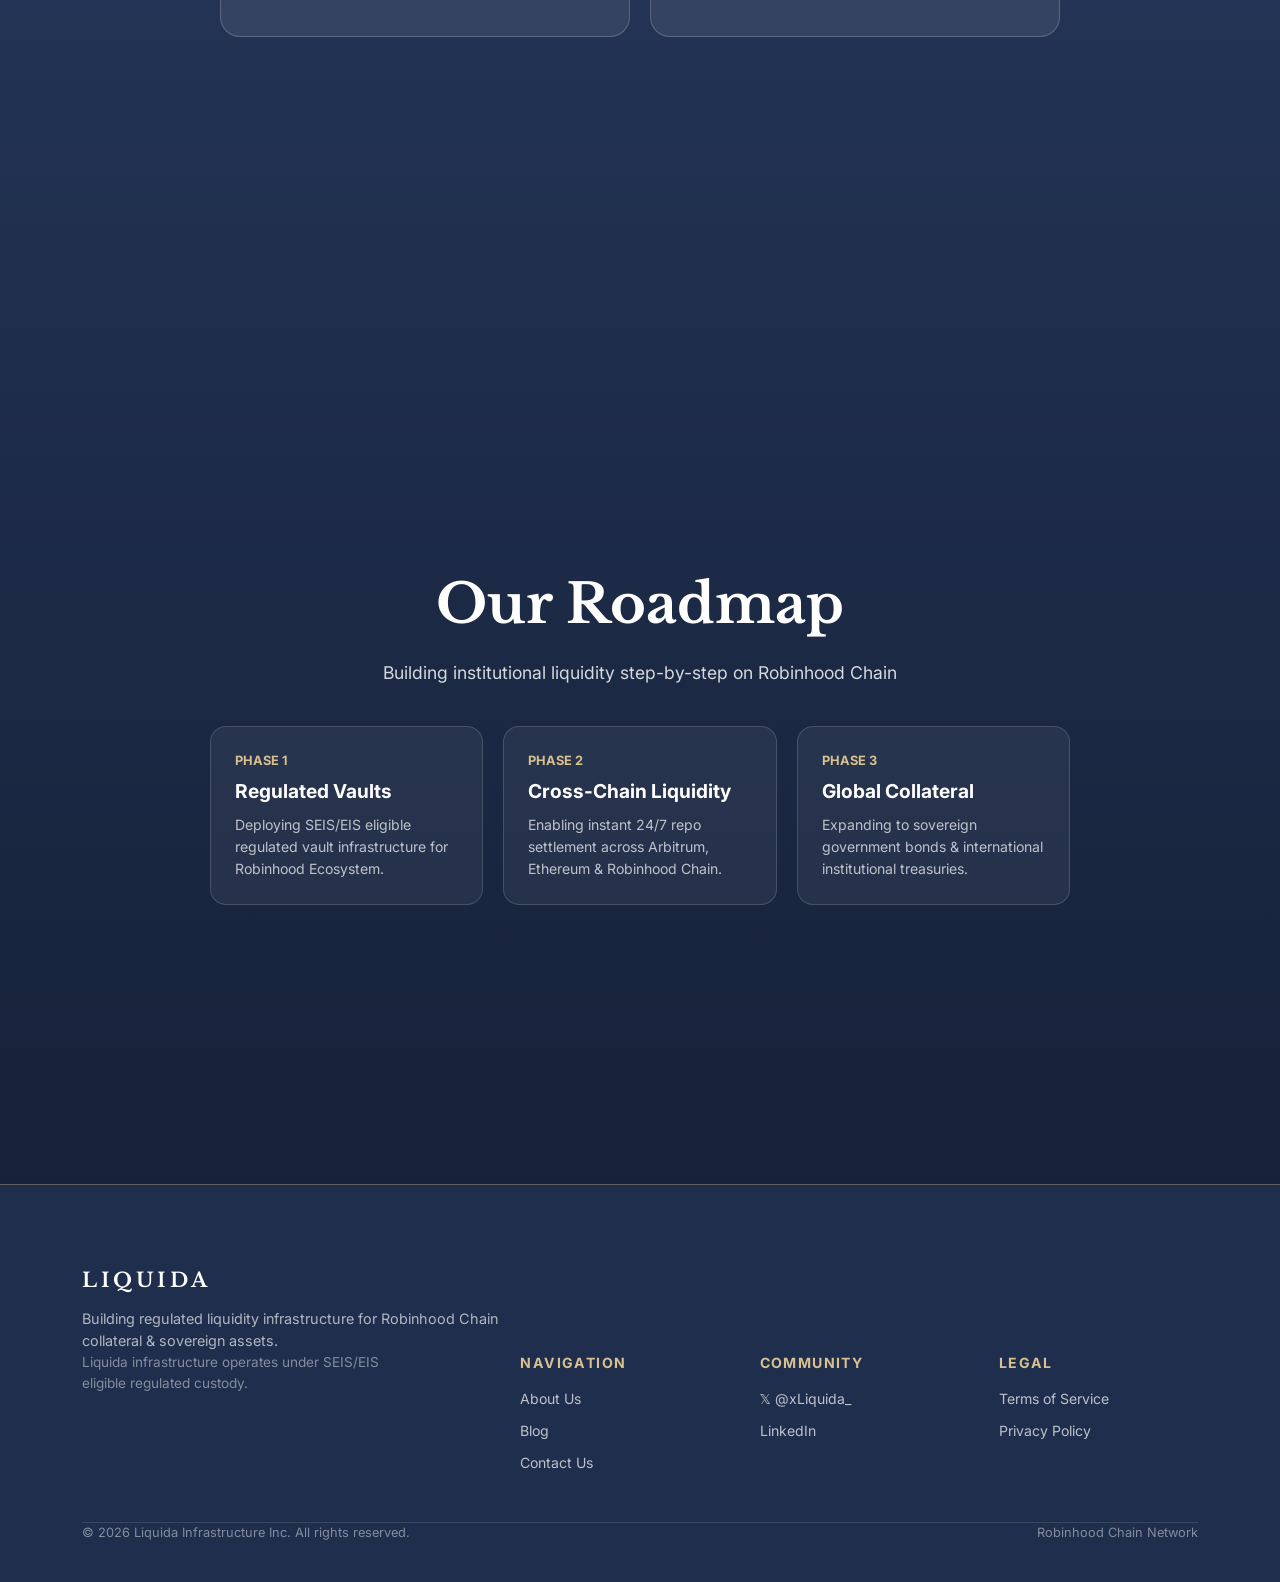
==== commit fb975d43: "Link official X profile https://x.com/xLiquida_ in navbar and footer across all 4 HTML pages" ====
--- a/index.html
+++ b/index.html
@@ -29,6 +29,7 @@
         <a href="about-us.html" class="nav-link-liquida">About Us</a>
         <a href="blog.html" class="nav-link-liquida">Blog</a>
         <a href="contact-us.html" class="nav-link-liquida">Contact Us</a>
+        <a href="https://x.com/xLiquida_" target="_blank" class="nav-link-liquida" style="display: flex; align-items: center; gap: 4px;">𝕏 @xLiquida_</a>
       </nav>
       <div style="background: rgba(31,46,77,0.06); border: 1px solid var(--stroke-gold); padding: 4px 12px; border-radius: 9999px; font-size: 0.7rem; font-weight: 600; text-transform: uppercase; letter-spacing: 0.1em; color: var(--navy-primary);">
         Robinhood Chain Regulated
@@ -240,7 +241,7 @@
         <div>
           <h4 style="font-size: 0.88rem; font-weight: 700; margin-bottom: 14px; text-transform: uppercase; letter-spacing: 0.1em; color: var(--gold-light);">Community</h4>
           <div style="display: flex; flex-direction: column; gap: 10px; font-size: 0.88rem; color: rgba(255,255,255,0.7);">
-            <a href="https://x.com" target="_blank">X (Twitter)</a>
+            <a href="https://x.com/xLiquida_" target="_blank">𝕏 @xLiquida_</a>
             <a href="https://linkedin.com" target="_blank">LinkedIn</a>
           </div>
         </div>
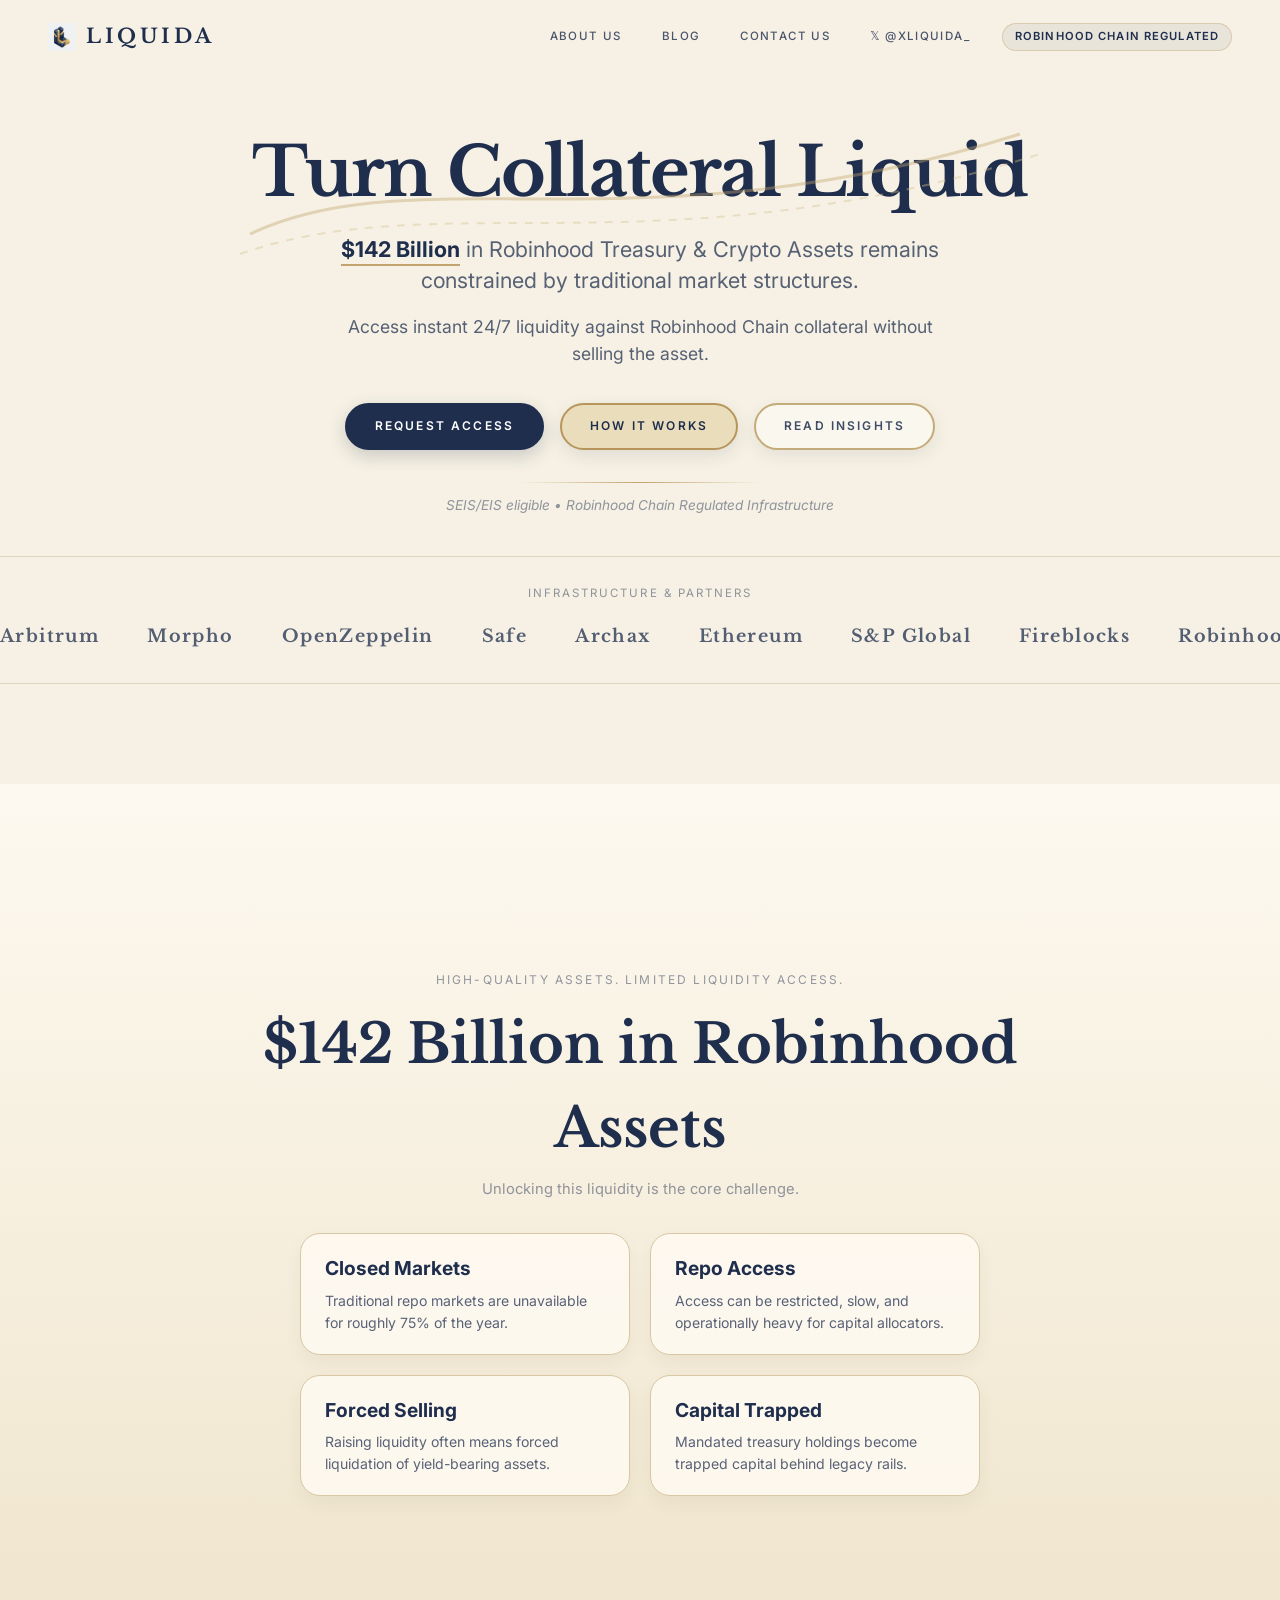
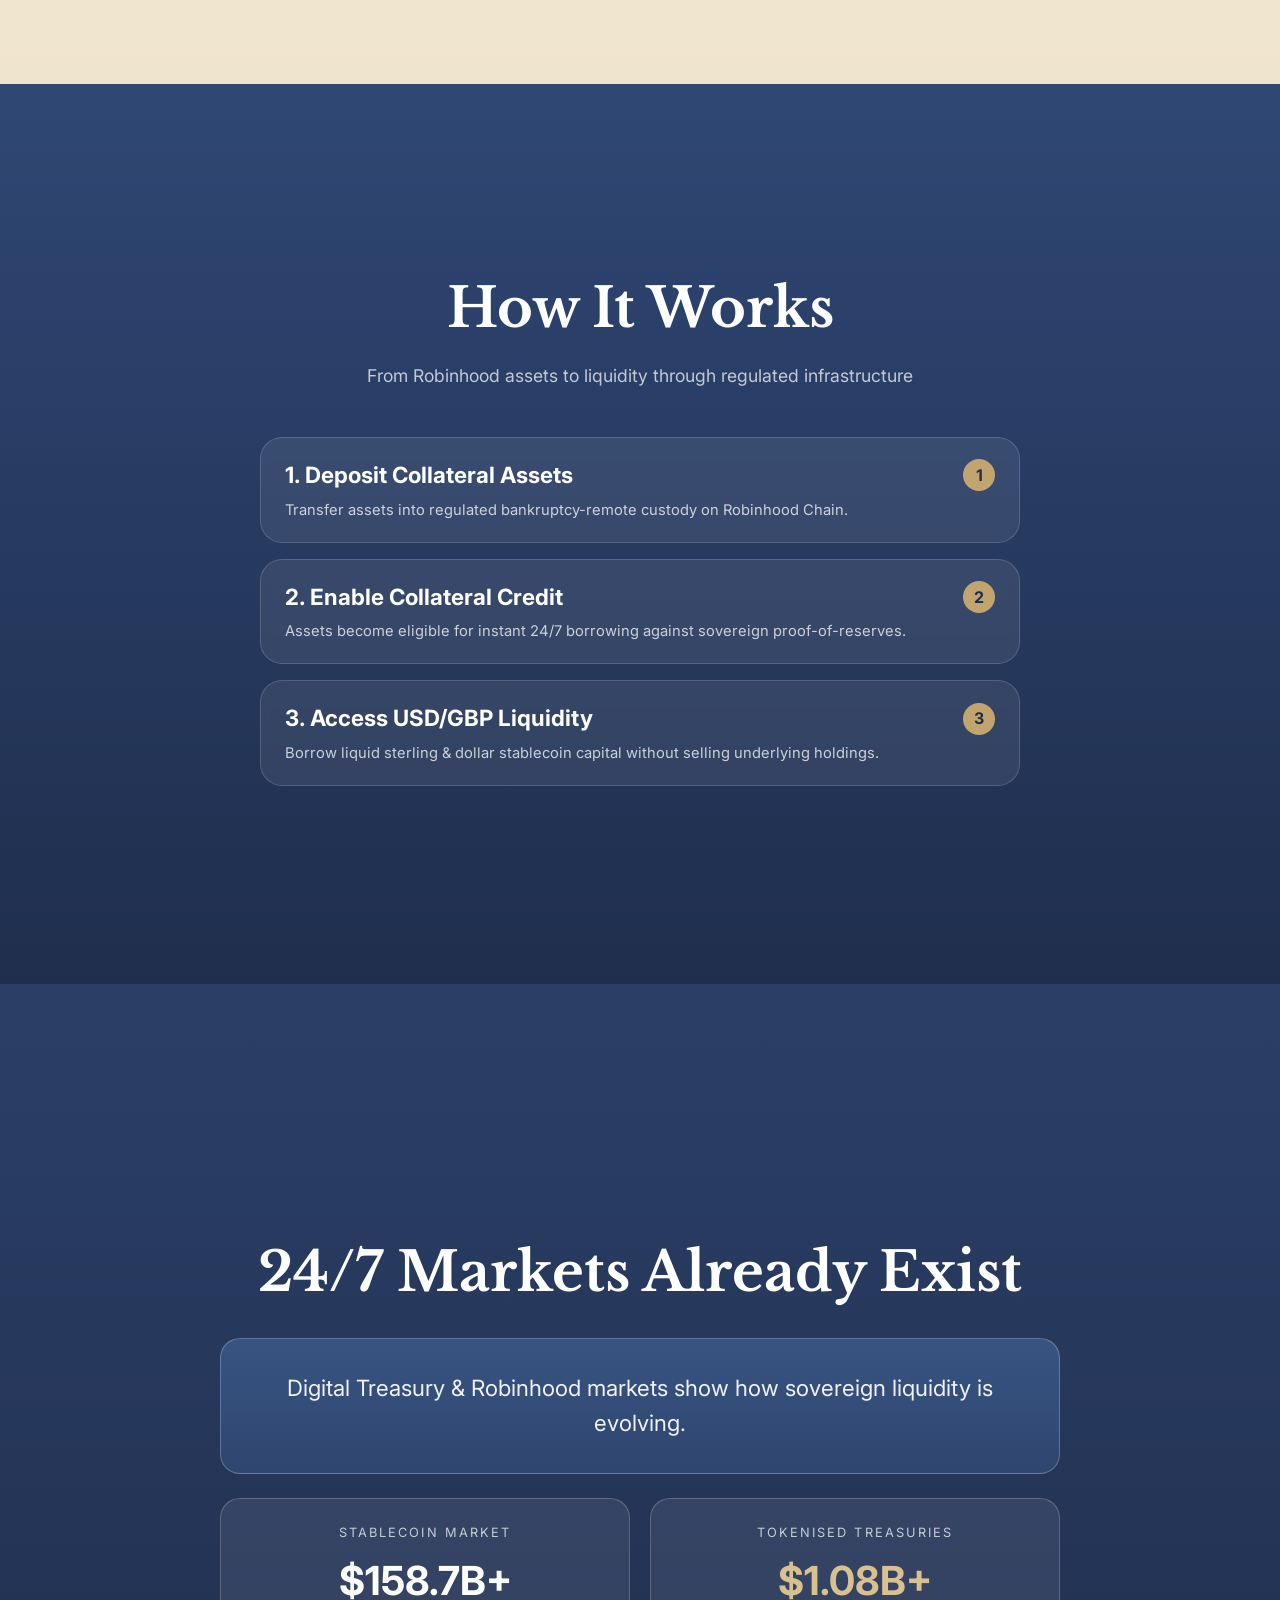
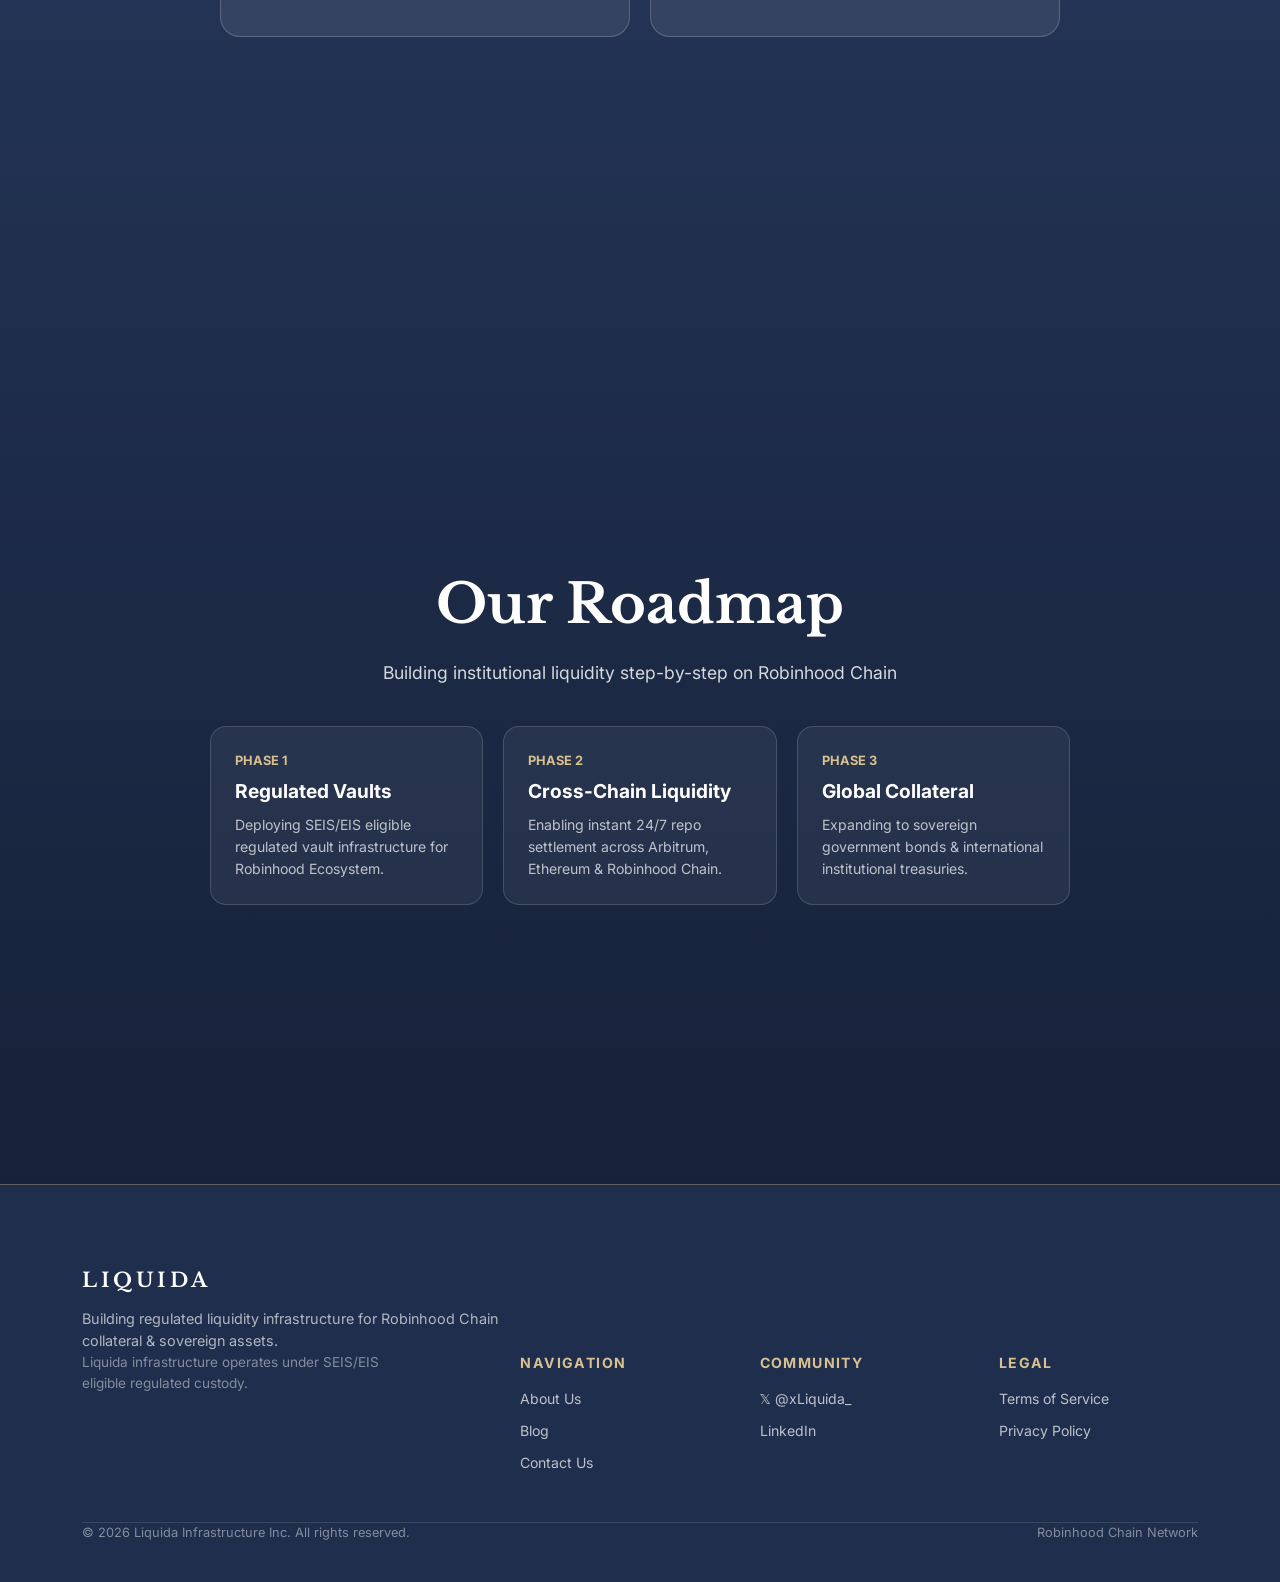
==== commit 1d6b2943: "Update official Liquida geometric gold & navy emblem logo and favicon across all 4 HTML pages" ====
--- a/index.html
+++ b/index.html
@@ -7,7 +7,9 @@
   <meta name="description" content="Liquida is building regulated liquidity infrastructure for Robinhood Chain collateral, enabling institutions to access sterling & dollar liquidity." />
   <meta name="theme-color" content="#f6f1e4" />
   <link rel="stylesheet" href="styles.css" />
+  <link rel="icon" type="image/png" href="favicon.png" />
   <link rel="icon" type="image/svg+xml" href="favicon.svg" />
+  <link rel="apple-touch-icon" href="apple-touch-icon.png" />
   <meta property="og:title" content="Liquida | Robinhood Chain Liquidity Infrastructure" />
   <meta property="og:description" content="Access liquidity against Robinhood collateral without selling the asset." />
 </head>
@@ -16,11 +18,7 @@
   <!-- Top Navigation Bar -->
   <header class="navbar-liquida">
     <a href="index.html" class="brand-logo-liquida">
-      <svg width="24" height="24" viewBox="0 0 100 100" fill="none" xmlns="http://www.w3.org/2000/svg">
-        <circle cx="50" cy="50" r="45" stroke="#1f2e4d" stroke-width="8"/>
-        <path d="M30 65 C45 40 55 40 70 65" stroke="#c2a46f" stroke-width="8" stroke-linecap="round"/>
-        <circle cx="50" cy="35" r="8" fill="#1f2e4d"/>
-      </svg>
+      <img src="logo.png" alt="Liquida logo" style="width: 28px; height: 28px; object-fit: contain;">
       Liquida
     </a>
 
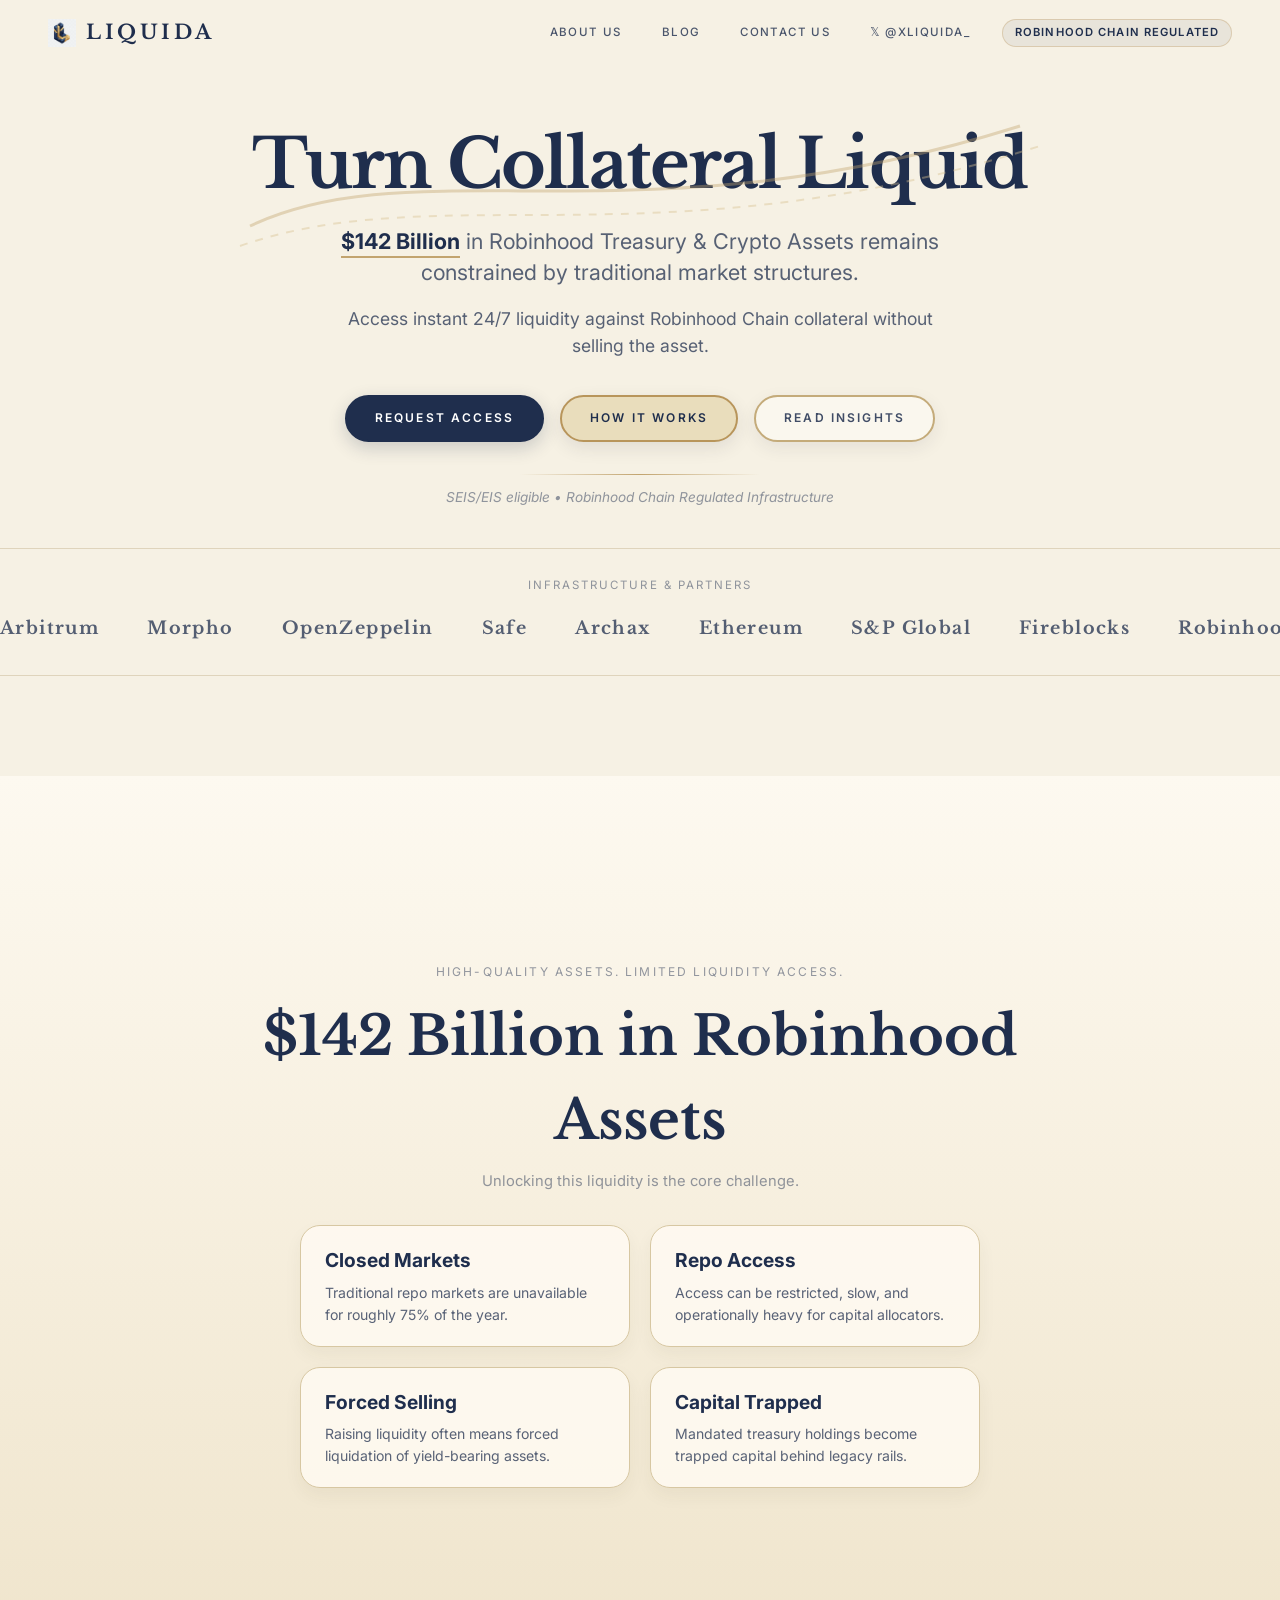
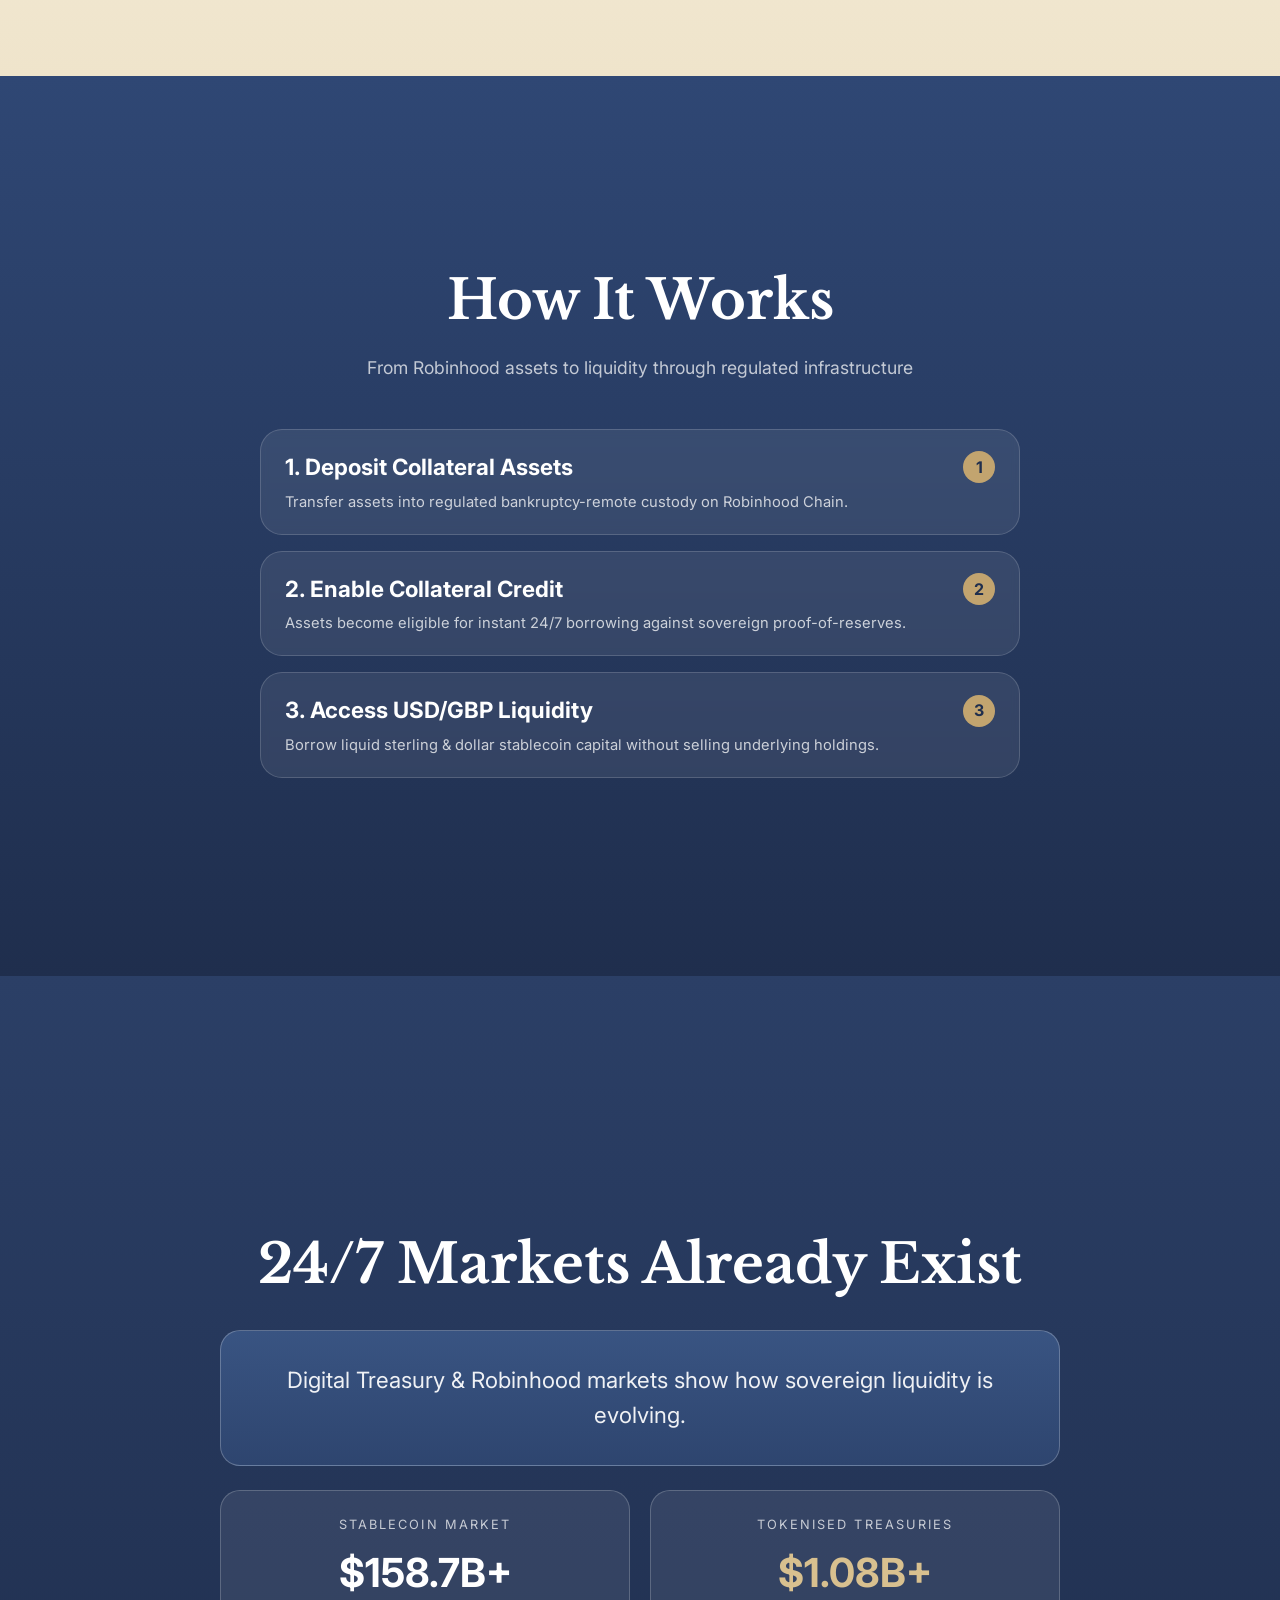
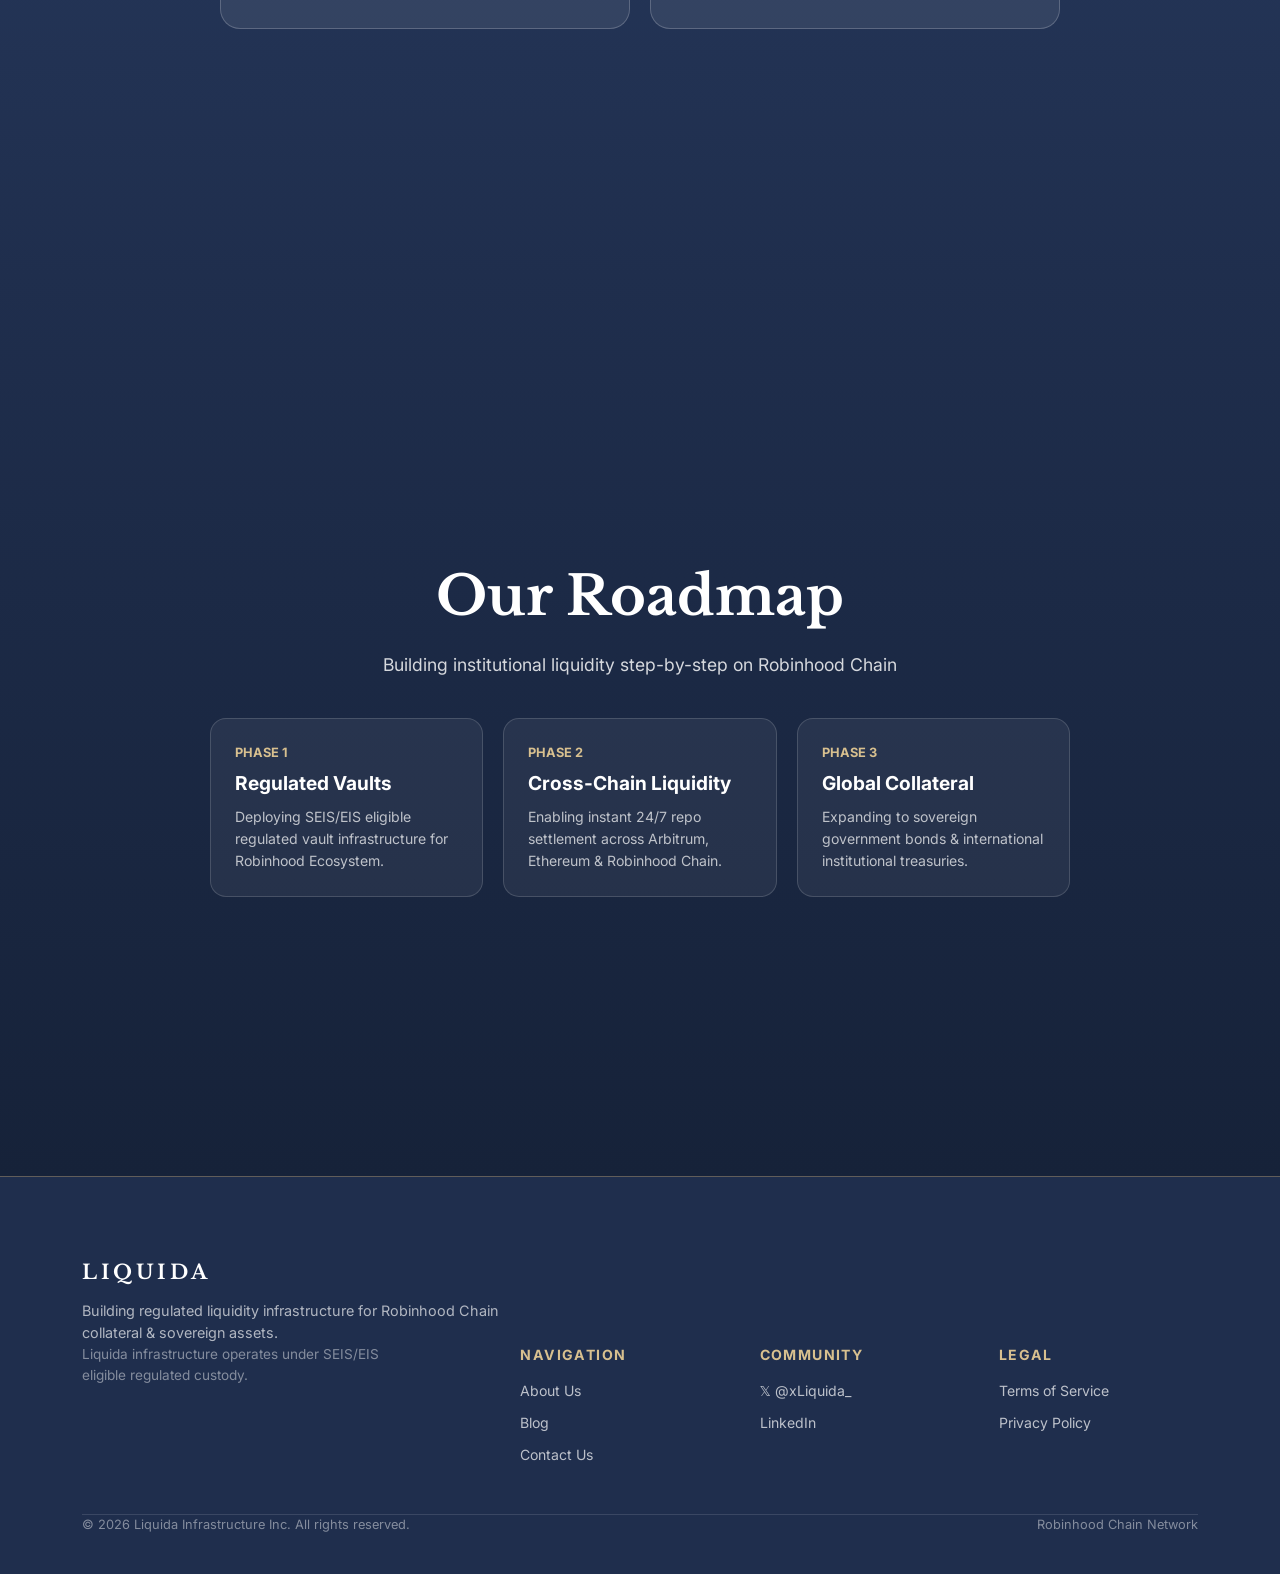
==== commit 87696634: "Fix mobile header layout with clean 1-row header and smooth hamburger drawer overlay matching liquid" ====
--- a/index.html
+++ b/index.html
@@ -22,7 +22,7 @@
       Liquida
     </a>
 
-    <div style="display: flex; align-items: center; gap: 16px;">
+    <div class="desktop-nav-links" style="display: flex; align-items: center; gap: 16px;">
       <nav class="nav-links-liquida">
         <a href="about-us.html" class="nav-link-liquida">About Us</a>
         <a href="blog.html" class="nav-link-liquida">Blog</a>
@@ -33,7 +33,41 @@
         Robinhood Chain Regulated
       </div>
     </div>
+
+    <!-- Mobile Hamburger Drawer Button -->
+    <button class="btn-hamburger-liquida" onclick="toggleMobileMenu()" aria-label="Open mobile menu">
+      <div>
+        <span></span>
+        <span></span>
+        <span></span>
+      </div>
+    </button>
   </header>
+
+  <!-- Mobile Menu Drawer Overlay -->
+  <div id="mobileMenuDrawer" class="mobile-menu-drawer">
+    <div style="display: flex; justify-content: space-between; align-items: center;">
+      <a href="index.html" class="brand-logo-liquida" onclick="toggleMobileMenu()">
+        <img src="logo.png" alt="Liquida logo" style="width: 28px; height: 28px; object-fit: contain;">
+        Liquida
+      </a>
+      <button style="background: transparent; border: none; font-size: 1.8rem; color: var(--navy-primary);" onclick="toggleMobileMenu()">&times;</button>
+    </div>
+
+    <div style="display: flex; flex-direction: column; gap: 20px; font-family: var(--font-sans); font-size: 1.1rem; font-weight: 600; text-transform: uppercase; letter-spacing: 0.12em; margin-top: 40px;">
+      <a href="about-us.html" style="color: var(--navy-primary);" onclick="toggleMobileMenu()">About Us</a>
+      <a href="blog.html" style="color: var(--navy-primary);" onclick="toggleMobileMenu()">Blog</a>
+      <a href="contact-us.html" style="color: var(--navy-primary);" onclick="toggleMobileMenu()">Contact Us</a>
+      <a href="https://x.com/xLiquida_" target="_blank" style="color: var(--gold-border);" onclick="toggleMobileMenu()">𝕏 @xLiquida_</a>
+    </div>
+
+    <div style="margin-top: auto;">
+      <div style="background: rgba(31,46,77,0.06); border: 1px solid var(--stroke-gold); padding: 10px 16px; border-radius: 9999px; font-size: 0.75rem; font-weight: 600; text-transform: uppercase; letter-spacing: 0.1em; color: var(--navy-primary); text-align: center; margin-bottom: 20px;">
+        Robinhood Chain Regulated
+      </div>
+      <a href="contact-us.html" class="btn-liquida-navy" style="width: 100%; text-align: center; display: block;" onclick="toggleMobileMenu()">Request Access</a>
+    </div>
+  </div>
 
   <!-- HERO SECTION -->
   <section class="hero-liquida">
--- a/styles.css
+++ b/styles.css
@@ -71,12 +71,11 @@
   padding: 0 32px;
 }
 
-/* Top Navbar */
 .navbar-liquida {
   display: flex;
   align-items: center;
   justify-content: space-between;
-  padding: 20px 48px;
+  padding: 16px 48px;
   background: transparent;
   position: relative;
   z-index: 100;
@@ -114,6 +113,44 @@
 .nav-link-liquida:hover, .nav-link-liquida.active {
   background: var(--bg-sand);
   color: var(--navy-primary);
+}
+
+/* Mobile Hamburger Drawer Button */
+.btn-hamburger-liquida {
+  display: none;
+  width: 40px;
+  height: 40px;
+  border-radius: 50%;
+  border: 1px solid var(--navy-primary);
+  background: transparent;
+  align-items: center;
+  justify-content: center;
+  cursor: pointer;
+}
+
+.btn-hamburger-liquida span {
+  display: block;
+  width: 16px;
+  height: 1px;
+  background: var(--navy-primary);
+  margin: 3px 0;
+}
+
+/* Mobile Drawer Overlay */
+.mobile-menu-drawer {
+  display: none;
+  position: fixed;
+  inset: 0;
+  z-index: 999;
+  background: rgba(246, 241, 228, 0.98);
+  backdrop-filter: blur(10px);
+  padding: 32px 24px;
+  flex-direction: column;
+  justify-content: space-between;
+}
+
+.mobile-menu-drawer.open {
+  display: flex;
 }
 
 /* CTA Buttons */
@@ -338,9 +375,55 @@
   margin-bottom: 48px;
 }
 
-/* Responsive */
+/* Comprehensive Multi-Device Responsiveness (Mobile, Tablet, Laptop, Ultra-Wide 4K) */
+@media (max-width: 1024px) {
+  .wrap-container { padding: 0 24px; }
+  .navbar-liquida { padding: 18px 24px; }
+  h1.hero-h1-liquida { font-size: clamp(32px, 6vw, 54px); }
+  .footer-nav-grid { grid-template-columns: 1fr 1fr; gap: 32px; }
+}
+
 @media (max-width: 768px) {
-  .slide-grid-2 { grid-template-columns: 1fr; }
-  .footer-nav-grid { grid-template-columns: 1fr; }
-  .navbar-liquida { padding: 20px 24px; }
-}
+  .navbar-liquida {
+    flex-direction: row;
+    align-items: center;
+    justify-content: space-between;
+    padding: 16px 20px;
+  }
+
+  .desktop-nav-links {
+    display: none !important;
+  }
+
+  .btn-hamburger-liquida {
+    display: flex !important;
+  }
+
+  .hero-liquida { padding: 24px 0 48px; }
+  h1.hero-h1-liquida { font-size: 2.1rem; line-height: 1.15; }
+  
+  .btn-liquida-navy, .btn-liquida-gold, .btn-liquida-cream {
+    width: 100%;
+    margin-bottom: 8px;
+  }
+  
+  .slide-section-cream, .slide-section-navy, .slide-section-navy-dark, .slide-section-roadmap {
+    padding: 48px 20px;
+    min-height: auto;
+    position: relative;
+  }
+  
+  .slide-grid-2 { grid-template-columns: 1fr; gap: 14px; }
+  .footer-nav-grid { grid-template-columns: 1fr; gap: 28px; }
+}
+
+@media (max-width: 480px) {
+  h1.hero-h1-liquida { font-size: 1.85rem; }
+  .brand-logo-liquida { font-size: 1.15rem; }
+  .partner-item-box { font-size: 0.95rem; }
+}
+
+@media (min-width: 1440px) {
+  .wrap-container { max-width: 1320px; }
+  h1.hero-h1-liquida { font-size: 4.5rem; }
+}
